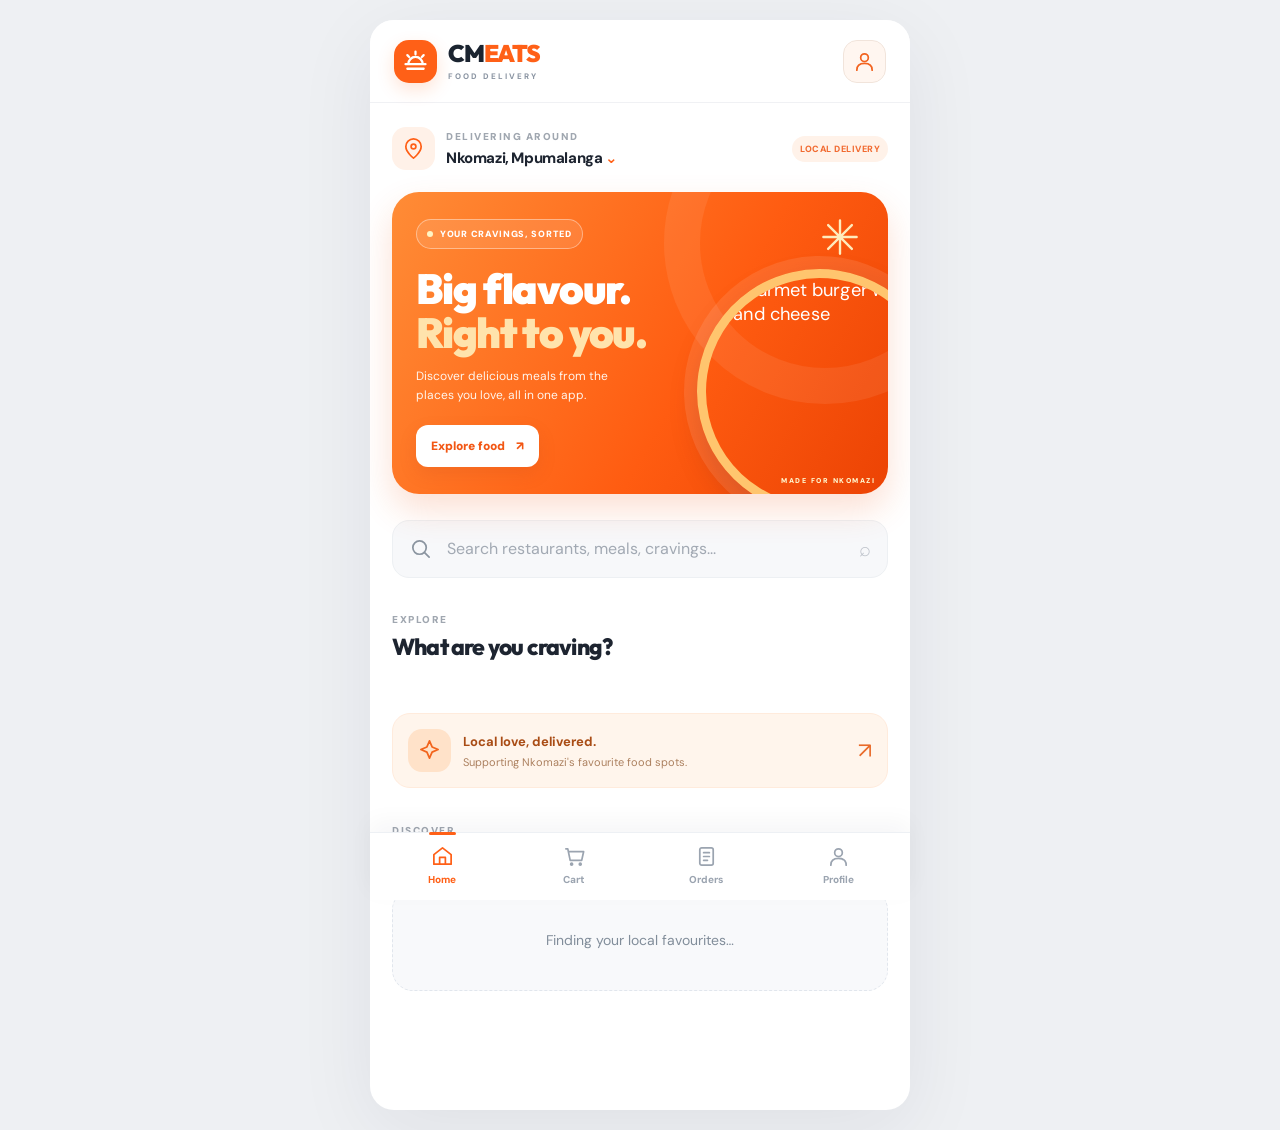
==== index.html @ b2d665b8 "Polish CM EATS creative icon system and refresh app cache" ====
<!doctype html>
<html lang="en"><head><meta charset="utf-8"><meta name="viewport" content="width=device-width,initial-scale=1,viewport-fit=cover"><meta name="theme-color" content="#ff6017"><meta name="apple-mobile-web-app-capable" content="yes"><meta name="description" content="CM EATS — local food, delivered across Nkomazi"><link rel="manifest" href="manifest.webmanifest"><link rel="icon" href="icon.svg"><link rel="preconnect" href="https://fonts.googleapis.com"><link rel="preconnect" href="https://fonts.gstatic.com" crossorigin><link href="https://fonts.googleapis.com/css2?family=DM+Sans:wght@400;500;600;700;800&family=Outfit:wght@400;500;600;700;800;900&display=swap" rel="stylesheet"><link rel="stylesheet" href="styles.css"><title>CM EATS | Nkomazi Food Delivery</title></head>
<body><div class="app-shell">
<header class="topbar"><button class="brand" data-go="home" aria-label="CM EATS home"><span class="brand-mark"><svg viewBox="0 0 32 32" fill="none"><path d="M5 19h22M8 19a8 8 0 0 1 16 0M16 8V5M9 11 7 9M23 11l2-2M7 24h18" stroke="currentColor" stroke-width="2.5" stroke-linecap="round"/></svg></span><span>CM<span>EATS</span><small>FOOD DELIVERY</small></span></button><div class="top-actions"><button id="account" class="icon-button" aria-label="My account"><svg viewBox="0 0 24 24"><circle cx="12" cy="8" r="4"/><path d="M4 21c0-5 3-7 8-7s8 2 8 7"/></svg></button></div></header>
<main>
<section id="home" class="screen"><div class="location-line"><div class="location-symbol"><svg viewBox="0 0 24 24"><path d="M20 10c0 6-8 12-8 12S4 16 4 10a8 8 0 1 1 16 0Z"/><circle cx="12" cy="10" r="2.5"/></svg></div><div><span class="eyebrow">DELIVERING AROUND</span><strong>Nkomazi, Mpumalanga <span class="orange">⌄</span></strong></div><span class="location-right">LOCAL DELIVERY</span></div>
<div class="hero"><div class="hero-copy"><span class="hero-pill"><span class="pulse-dot"></span> YOUR CRAVINGS, SORTED</span><h1>Big flavour.<br><em>Right to you.</em></h1><p>Discover delicious meals from the places you love, all in one app.</p><button id="browse" class="hero-cta">Explore food <span>↗</span></button></div><div class="hero-photo"><img src="https://images.unsplash.com/photo-1568901346375-23c9450c58cd?auto=format&fit=crop&w=700&q=85" alt="Juicy gourmet burger with lettuce and cheese"></div><div class="hero-decor"><svg viewBox="0 0 48 48" width="38" height="38" fill="none" stroke="currentColor" stroke-width="3" stroke-linecap="round"><path d="M24 3v42M3 24h42M9 9l30 30M39 9 9 39"/></svg></div><span class="hero-side-label">MADE FOR NKOMAZI</span></div>
<div class="search-wrap"><svg viewBox="0 0 24 24"><circle cx="11" cy="11" r="7"/><path d="m16 16 5 5"/></svg><input id="search" placeholder="Search restaurants, meals, cravings..." autocomplete="off" aria-label="Search restaurants"><span class="search-kbd">⌕</span></div>
<div class="section-title"><div><span class="section-kicker">EXPLORE</span><h2>What are you craving?</h2></div></div><div id="categories" class="category-row"></div>
<div class="feature-banner"><div class="feature-icon"><svg viewBox="0 0 24 24"><path d="m12 2 2.7 6.3L21 11l-6.3 2.7L12 20l-2.7-6.3L3 11l6.3-2.7L12 2Z"/></svg></div><div><strong>Local love, delivered.</strong><span>Supporting Nkomazi's favourite food spots.</span></div><span class="feature-arrow">↗</span></div>
<div class="section-title restaurants-title"><div><span class="section-kicker">DISCOVER</span><h2>Restaurants near you</h2></div><span id="count" class="result-count"></span></div><div id="restaurants" class="restaurant-grid"><div class="loading-state">Finding your local favourites…</div></div><div class="bottom-space"></div></section>
<section id="restaurant" class="screen" hidden><button class="back" data-go="home">← Explore restaurants</button><div id="restaurantContent"></div></section>
<section id="cart" class="screen" hidden><div class="page-heading"><span class="section-kicker">YOUR PICKS</span><h1>Your cart <span class="orange">.</span></h1><p>Everything delicious in one place.</p></div><div id="cartContent"></div></section>
<section id="orders" class="screen" hidden><div class="page-heading"><span class="section-kicker">STAY IN THE LOOP</span><h1>Your orders <span class="orange">.</span></h1><p>Every order, from kitchen to doorstep.</p></div><div id="ordersContent"></div></section>
<section id="profile" class="screen" hidden><div class="page-heading"><span class="section-kicker">MY CM EATS</span><h1>Your account <span class="orange">.</span></h1><p>All your details, in one place.</p></div><div id="profileContent"></div></section>
</main><nav class="bottom-nav" aria-label="Main navigation"><button data-go="home" class="active"><svg viewBox="0 0 24 24"><path d="m3 10 9-7 9 7v10H3z"/><path d="M9 20v-7h6v7"/></svg><span>Home</span></button><button data-go="cart"><svg viewBox="0 0 24 24"><path d="M3 4h2l2.5 12h12l2-9H6"/><circle cx="9" cy="20" r="1"/><circle cx="18" cy="20" r="1"/></svg><span>Cart</span><sup id="cartCount"></sup></button><button data-go="orders"><svg viewBox="0 0 24 24"><rect x="5" y="3" width="14" height="18" rx="2"/><path d="M9 8h6M9 12h6M9 16h4"/></svg><span>Orders</span></button><button data-go="profile"><svg viewBox="0 0 24 24"><circle cx="12" cy="8" r="4"/><path d="M4 21c0-5 3-7 8-7s8 2 8 7"/></svg><span>Profile</span></button></nav></div>
<dialog id="authDialog"><form method="dialog" class="dialog"><button class="dialog-close" value="cancel" aria-label="Close">✕</button><div class="auth-logo">CM<span>EATS</span></div><h2>Good food starts here.</h2><p>Sign in to save your favourites and manage orders.</p><div id="signupDetails" hidden><label>Full name<input id="signupName" type="text" autocomplete="name" placeholder="Your full name" maxlength="100"></label><label>Phone number<input id="signupPhone" type="tel" autocomplete="tel" placeholder="+27 82 123 4567"></label><label>Delivery address<input id="signupAddress" type="text" autocomplete="street-address" placeholder="Street, house number or building"></label><label>Area / township<input id="signupArea" type="text" placeholder="e.g. Malelane, Komatipoort, Naas"></label></div><label>Email address<input id="email" type="email" autocomplete="email" placeholder="you@example.com"></label><label>Password<input id="password" type="password" autocomplete="current-password" placeholder="Your password"></label><p id="authMessage" role="status" aria-live="polite"></p><button type="button" id="signIn" class="primary">Sign in →</button><button type="button" id="signUp" class="secondary">Create an account</button><button type="button" id="backToSignIn" class="linkbutton" hidden>Already have an account? Sign in</button><button type="button" id="reset" class="linkbutton">Forgot password?</button></form></dialog><script type="module" src="app.js"></script></body></html>
---- styles.css ----
:root{font-family:"DM Sans",system-ui,sans-serif;color:#1d2430;background:#eef0f3;font-synthesis:none}*{box-sizing:border-box}html{scroll-behavior:smooth}body{margin:0}button,input{font:inherit}button{cursor:pointer}button:focus-visible,input:focus-visible,a:focus-visible{outline:3px solid #ff9b69;outline-offset:3px}button{border:0}a{color:#f15c1d}.app-shell{max-width:540px;margin:0 auto;background:#fff;min-height:100dvh;box-shadow:0 20px 80px #16233b12;padding-bottom:94px}header.topbar{height:83px;padding:0 24px;display:flex;align-items:center;justify-content:space-between;border-bottom:1px solid #f0f1f4;background:#fff;position:sticky;top:0;z-index:10}.brand{display:flex;align-items:center;gap:11px;background:transparent;color:#1b2430;text-align:left;padding:0;font-family:Outfit,sans-serif;font-size:24px;line-height:1;font-weight:900;letter-spacing:-1.2px}.brand>span:last-child>span{color:#ff6017}.brand small{display:block;letter-spacing:2px;color:#8b95a3;font:800 8px "DM Sans",sans-serif;margin-top:6px}.brand-mark{display:grid;place-items:center;width:43px;height:43px;background:#ff6017;border-radius:15px;color:white;box-shadow:0 7px 17px #ff60172c}.brand-mark svg{width:29px}.icon-button{width:43px;height:43px;display:grid;place-items:center;border:1px solid #f1e4db;background:#fff6f0;border-radius:14px;color:#f26420}.icon-button svg,.location-symbol svg,.search-wrap svg,.feature-icon svg,.bottom-nav svg{width:23px;height:23px;fill:none;stroke:currentColor;stroke-width:1.8;stroke-linecap:round;stroke-linejoin:round}main{padding:0 22px}.screen[hidden]{display:none}.location-line{display:flex;align-items:center;gap:11px;margin:24px 0 22px}.location-symbol{display:grid;place-items:center;width:43px;height:43px;border-radius:14px;background:#fff1e8;color:#ff6017}.location-line>div:nth-child(2){display:grid;gap:5px;flex:1}.eyebrow,.section-kicker{font-size:10px;font-weight:900;letter-spacing:1.5px;color:#a0a7b0}.location-line strong{font-size:15px;font-weight:800;letter-spacing:-.4px}.orange{color:#ff6017}.location-right{font-size:9px;letter-spacing:.5px;font-weight:800;color:#f16a30;background:#fff2e9;padding:7px 8px;border-radius:20px}.hero{position:relative;min-height:280px;display:flex;align-items:center;border-radius:27px;overflow:hidden;background:linear-gradient(120deg,#ff8c36,#ff5c11 60%,#ec4304);box-shadow:0 16px 34px #ef5c1830;color:white;isolation:isolate}.hero:after{content:"";position:absolute;width:250px;height:250px;border-radius:50%;border:36px solid #ffffff13;right:-98px;top:-110px;z-index:-1}.hero-copy{padding:27px 0 27px 24px;width:66%;z-index:2}.hero-pill{display:inline-flex;align-items:center;gap:7px;font-size:9px;letter-spacing:.7px;font-weight:900;padding:8px 10px;border:1px solid #ffffff65;border-radius:30px;background:#ffffff1a;white-space:nowrap}.pulse-dot{width:6px;height:6px;border-radius:50%;background:#fff5c5}.hero h1{font:900 clamp(31px,7.5vw,42px)/1.04 Outfit,sans-serif;letter-spacing:-1.6px;margin:18px 0 13px}.hero h1 em{font-style:normal;color:#ffe3ac}.hero p{font-size:12px;line-height:1.55;color:#fff5ec;max-width:205px;margin:0 0 20px}.hero-cta{background:white;border-radius:12px;color:#f25714;font-size:12px;font-weight:900;padding:13px 15px;box-shadow:0 7px 18px #a9391e20}.hero-cta span{margin-left:8px}.hero-photo{position:absolute;right:-54px;bottom:-20px;width:245px;height:245px;border-radius:50%;border:9px solid #ffc56e;box-shadow:0 0 0 13px #ffffff19,0 15px 30px #6b1f1340;overflow:hidden;transform:rotate(-13deg);z-index:1}.hero-photo img{width:100%;height:100%;object-fit:cover;transform:scale(1.14) rotate(13deg)}.hero-decor{position:absolute;right:29px;top:26px;color:#ffebbc;font-size:33px}.hero-side-label{position:absolute;right:13px;bottom:9px;font-size:7px;letter-spacing:1.5px;font-weight:900;color:#fff8d0}.search-wrap{height:58px;display:flex;align-items:center;gap:13px;margin:26px 0 29px;padding:0 16px;border:1px solid #edf0f3;background:#f7f8fa;border-radius:17px;color:#8b95a0}.search-wrap input{border:0;outline:0;background:transparent;flex:1;width:100%;font-size:16px;color:#25303b}.search-wrap input::placeholder{color:#a2a9b3}.search-kbd{font-size:20px;color:#bdc2ca}.section-title{display:flex;align-items:end;justify-content:space-between;margin:0 0 17px}.section-title h2{font:800 23px/1.2 Outfit,sans-serif;letter-spacing:-.8px;margin:5px 0 0}.category-row{display:flex;gap:11px;overflow-x:auto;padding:2px 0 11px;scrollbar-width:none}.category-row::-webkit-scrollbar{display:none}.category-card{flex:0 0 94px;height:112px;background:#f7f8fa;border:1px solid #eef0f3;border-radius:18px;display:flex;align-items:center;justify-content:center;flex-direction:column;gap:9px;color:#364050;font-size:12px;font-weight:800;transition:transform .15s,background .15s}.category-card .cat-icon{font-size:35px;line-height:1}.category-card.selected{background:#fff0e5;border-color:#ffad7c;color:#f25b16}.category-card:active,.primary:active,.hero-cta:active{transform:scale(.97)}.feature-banner{display:flex;align-items:center;gap:12px;background:#fff5ec;border:1px solid #ffebdc;border-radius:18px;padding:15px;margin:23px 0 30px}.feature-icon{display:grid;place-items:center;flex:0 0 43px;height:43px;background:#ffe2c9;border-radius:14px;color:#f2641c}.feature-banner>div:nth-child(2){flex:1;display:grid;gap:5px}.feature-banner strong{font-size:13px;color:#a94c15}.feature-banner div span{font-size:11px;color:#ac805f}.feature-arrow{font-size:22px;color:#e96a29}.restaurants-title{margin-top:5px}.result-count{font-size:11px;color:#f36521;font-weight:800}.restaurant-grid{display:grid;gap:15px}.restaurant-card{display:block;width:100%;background:white;border:1px solid #eceff3;border-radius:20px;overflow:hidden;text-align:left;box-shadow:0 7px 22px #19283e0b;padding:0}.restaurant-cover{height:175px;position:relative;background:linear-gradient(120deg,#ffdfc7,#ffb47d);overflow:hidden}.restaurant-cover img{width:100%;height:100%;object-fit:cover}.restaurant-cover .cover-placeholder{position:absolute;inset:0;display:grid;place-items:center;font-size:58px}.restaurant-cover .cover-label{position:absolute;top:13px;left:13px;background:#fff;border-radius:20px;padding:8px 11px;font-size:10px;font-weight:900;color:#f3641c;box-shadow:0 3px 10px #0001}.restaurant-info{padding:17px 17px 19px;display:flex;justify-content:space-between;align-items:center;gap:8px}.restaurant-info strong{font:800 19px Outfit,sans-serif;letter-spacing:-.4px}.restaurant-info p{margin:6px 0 0;color:#8c95a0;font-size:12px}.restaurant-arrow{display:grid;place-items:center;background:#fff2e9;color:#f2631b;width:37px;height:37px;border-radius:12px;font-size:20px}.loading-state,.empty{background:#f8f9fb;border:1px dashed #e1e6ed;border-radius:21px;padding:39px 25px;text-align:center;color:#818d9a;line-height:1.6;font-size:14px}.empty-art{font-size:45px;display:block;margin-bottom:9px}.empty strong{display:block;color:#243040;font:800 19px Outfit,sans-serif;margin-bottom:7px}.bottom-space{height:25px}.bottom-nav{position:fixed;z-index:15;bottom:0;left:50%;transform:translateX(-50%);width:min(100%,540px);display:flex;align-items:center;justify-content:space-around;background:#fff;border-top:1px solid #edf0f4;box-shadow:0 -10px 25px #1826380a;padding:11px 6px max(13px,env(safe-area-inset-bottom))}.bottom-nav button{position:relative;display:grid;justify-items:center;gap:5px;min-width:65px;background:transparent;color:#9ba4b0;font-size:10px;font-weight:800}.bottom-nav svg{width:23px;height:23px}.bottom-nav button.active{color:#ff6017}.bottom-nav button.active:before{content:"";position:absolute;top:-12px;width:27px;height:3px;border-radius:10px;background:#ff6017}.bottom-nav sup{position:absolute;top:-4px;right:8px;color:white;background:#ff6017;min-width:15px;height:15px;display:grid;place-items:center;border-radius:20px;font-size:9px}.bottom-nav sup:empty{display:none}.page-heading{padding:28px 0 16px}.page-heading h1{font:900 35px Outfit,sans-serif;letter-spacing:-1.2px;margin:7px 0}.page-heading p{margin:0;color:#929ca7;font-size:13px}.back{background:#fff1e7;color:#f35c19;border-radius:12px;padding:12px 16px;margin:22px 0;font-weight:800;font-size:12px}.item,.line,.profile-row{display:flex;align-items:center;justify-content:space-between;gap:12px;border-bottom:1px solid #edf0f3;padding:17px 0}.item p,.muted{color:#84909b;font-size:13px;line-height:1.5}.item b{font-size:15px}.price{font-weight:900;color:#f15d1b}.primary,.secondary{width:100%;display:block;border-radius:14px;padding:16px;font-weight:900;margin-top:15px}.primary{background:#ff6017;color:white;box-shadow:0 7px 18px #ff601728}.secondary{background:#fff0e6;color:#ef5c1b}.qty{display:flex;align-items:center;gap:11px;font-weight:800}.qty button{background:#fff0e5;color:#ee5b1b;width:35px;height:35px;border-radius:10px;font-size:20px}.card{background:white;border:1px solid #edf0f3;border-radius:19px;padding:19px;margin:15px 0;box-shadow:0 5px 17px #18263808}.card h3{font:800 18px Outfit,sans-serif;margin:0 0 15px}.card label,.dialog label{display:block;font-size:12px;font-weight:800;margin-top:12px}.card input,.dialog input{display:block;width:100%;font-size:16px;border:1px solid #e1e5eb;border-radius:12px;padding:14px;margin-top:8px;outline-color:#ff8d51}.profile-head{background:linear-gradient(130deg,#ff8934,#ff5610);color:white;border-radius:22px;padding:26px;box-shadow:0 12px 24px #ff601724}.profile-head h2{font:900 25px Outfit,sans-serif;margin:0 0 8px}.profile-head p{margin:0;color:#fff0e8;font-size:13px}.linkbutton{background:transparent;color:#f15e20;padding:14px;font-weight:700}.profile-row a{font-size:13px;text-decoration:none}dialog{border:0;padding:0;border-radius:24px;width:min(92vw,420px);box-shadow:0 25px 100px #0c172b55}dialog::backdrop{background:#111d30a3}.dialog{padding:28px}.dialog-close{float:right;border-radius:50%;width:35px;height:35px;background:#f4f5f6;color:#526070}.auth-logo{font:900 25px Outfit,sans-serif;letter-spacing:-1px}.auth-logo span{color:#ff6017}.dialog h2{font:900 28px Outfit,sans-serif;letter-spacing:-.8px;margin:24px 0 8px}.dialog p{color:#85909b;font-size:13px;line-height:1.5}.dialog #authMessage{color:#e6511c}.dialog .secondary{margin-top:10px}.dialog .linkbutton{width:100%}@media(min-width:650px){.app-shell{margin:20px auto;border-radius:24px;overflow:hidden;min-height:calc(100vh - 40px)}}@media(max-width:400px){main{padding:0 17px}header.topbar{padding:0 17px}.hero{min-height:260px}.hero-copy{padding-left:19px;width:70%}.hero h1{font-size:32px}.hero-photo{width:205px;height:205px;right:-70px}.hero-pill{font-size:8px}.location-right{display:none}.category-card{flex-basis:87px}}

/* Customer registration and refined iconography */
#signupDetails{margin-top:15px;padding:15px;border:1px solid #f1e7df;background:#fffaf6;border-radius:17px}
#signupDetails[hidden],#backToSignIn[hidden],#signIn[hidden],#reset[hidden]{display:none!important}
#signupDetails label{color:#394454}
#signupDetails input{background:#fff}
.category-card .cat-icon{height:42px;display:grid;place-items:center;color:#f36a27}
.category-card.selected .cat-icon{color:#f25b16}
.category-card .cat-icon svg{width:33px;height:33px}
.cover-placeholder{font:900 22px Outfit,sans-serif;letter-spacing:-1px;color:#a74e1c}
#authMessage{min-height:18px}
button:disabled{opacity:.6;cursor:wait}

/* Refined category illustrations, soft gradients and interaction */
.category-card{position:relative;overflow:hidden;min-height:120px;border:1px solid #f1e9e3;background:linear-gradient(145deg,#fffaf6 0%,#fff2e8 100%);box-shadow:0 5px 13px #de783d0b;gap:7px}
.category-card:nth-child(2n){background:linear-gradient(145deg,#fff8ee,#ffe8d6)}
.category-card:nth-child(3n){background:linear-gradient(145deg,#fff9f5,#ffece4)}
.category-card:before{content:"";position:absolute;top:-31px;right:-32px;width:78px;height:78px;border-radius:50%;background:#fff8f070}
.category-card .cat-icon{height:59px;width:65px;border-radius:18px;background:#ffffffb5;box-shadow:0 7px 16px #d9773314;display:grid;place-items:center;position:relative}
.category-card .cat-icon svg{width:37px;height:37px;stroke-width:1.9;filter:drop-shadow(0 2px 1px #d15b1710)}
.category-card>span:last-child{position:relative;font:800 12px Outfit,sans-serif}
.category-card.selected{background:linear-gradient(145deg,#ff8e45,#ff5b17);color:white;border-color:#ff6d22;box-shadow:0 9px 21px #f3642535}
.category-card.selected .cat-icon{background:#ffffff35;color:white}
.category-card.selected .cat-icon svg{stroke:white}
.category-card.selected>span:last-child{color:white}
.empty-art{display:flex;justify-content:center;margin-bottom:13px}
.empty-art svg{width:92px;height:92px}
.hero-cta:hover,.primary:hover{filter:brightness(1.045)}
.restaurant-card:hover{transform:translateY(-2px);box-shadow:0 13px 28px #19283e13}
.restaurant-card{transition:transform .2s,box-shadow .2s}
@media(prefers-reduced-motion:reduce){.restaurant-card,.category-card{transition:none}}
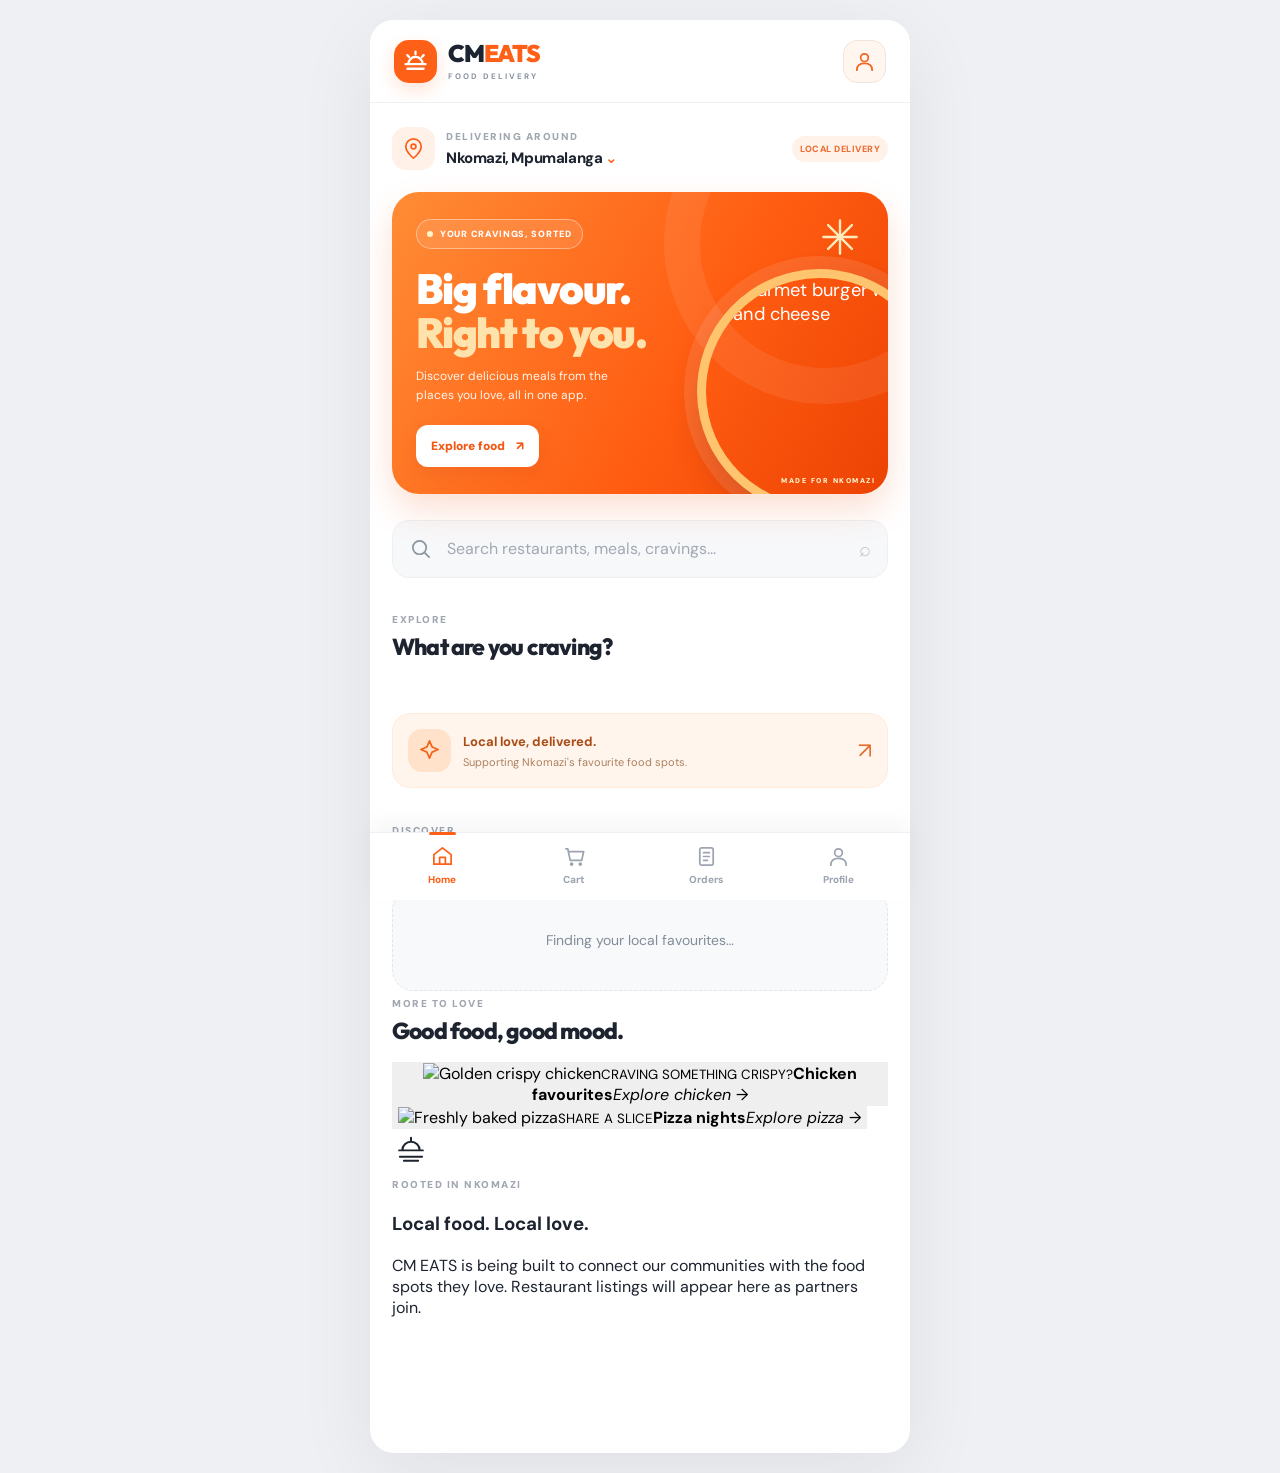
==== commit 22c41e9c: "Add visual food discovery and Nkomazi community story to home screen" ====
--- a/index.html
+++ b/index.html
@@ -8,7 +8,7 @@
 <div class="search-wrap"><svg viewBox="0 0 24 24"><circle cx="11" cy="11" r="7"/><path d="m16 16 5 5"/></svg><input id="search" placeholder="Search restaurants, meals, cravings..." autocomplete="off" aria-label="Search restaurants"><span class="search-kbd">⌕</span></div>
 <div class="section-title"><div><span class="section-kicker">EXPLORE</span><h2>What are you craving?</h2></div></div><div id="categories" class="category-row"></div>
 <div class="feature-banner"><div class="feature-icon"><svg viewBox="0 0 24 24"><path d="m12 2 2.7 6.3L21 11l-6.3 2.7L12 20l-2.7-6.3L3 11l6.3-2.7L12 2Z"/></svg></div><div><strong>Local love, delivered.</strong><span>Supporting Nkomazi's favourite food spots.</span></div><span class="feature-arrow">↗</span></div>
-<div class="section-title restaurants-title"><div><span class="section-kicker">DISCOVER</span><h2>Restaurants near you</h2></div><span id="count" class="result-count"></span></div><div id="restaurants" class="restaurant-grid"><div class="loading-state">Finding your local favourites…</div></div><div class="bottom-space"></div></section>
+<div class="section-title restaurants-title"><div><span class="section-kicker">DISCOVER</span><h2>Restaurants near you</h2></div><span id="count" class="result-count"></span></div><div id="restaurants" class="restaurant-grid"><div class="loading-state">Finding your local favourites…</div></div><section class="discover-more"><div class="section-title"><div><span class="section-kicker">MORE TO LOVE</span><h2>Good food, good mood.</h2></div></div><div class="editorial-grid"><button class="editorial-tile editorial-chicken" data-category-jump="Chicken"><img src="https://images.unsplash.com/photo-1562967914-608f82629710?auto=format&fit=crop&w=600&q=80" alt="Golden crispy chicken" loading="lazy"><span><small>CRAVING SOMETHING CRISPY?</small><strong>Chicken favourites</strong><em>Explore chicken →</em></span></button><button class="editorial-tile editorial-pizza" data-category-jump="Pizza"><img src="https://images.unsplash.com/photo-1513104890138-7c749659a591?auto=format&fit=crop&w=600&q=80" alt="Freshly baked pizza" loading="lazy"><span><small>SHARE A SLICE</small><strong>Pizza nights</strong><em>Explore pizza →</em></span></button></div><div class="community-panel"><div class="community-emblem"><svg viewBox="0 0 48 48" width="38" height="38" fill="none" stroke="currentColor" stroke-width="2.5" stroke-linecap="round"><path d="M9 27h30M13 27a11 11 0 0 1 22 0M24 16v-5M10 35h28M15 40h18"/></svg></div><div><span class="section-kicker">ROOTED IN NKOMAZI</span><h3>Local food. Local love.</h3><p>CM EATS is being built to connect our communities with the food spots they love. Restaurant listings will appear here as partners join.</p></div></div></section><div class="bottom-space"></div></section>
 <section id="restaurant" class="screen" hidden><button class="back" data-go="home">← Explore restaurants</button><div id="restaurantContent"></div></section>
 <section id="cart" class="screen" hidden><div class="page-heading"><span class="section-kicker">YOUR PICKS</span><h1>Your cart <span class="orange">.</span></h1><p>Everything delicious in one place.</p></div><div id="cartContent"></div></section>
 <section id="orders" class="screen" hidden><div class="page-heading"><span class="section-kicker">STAY IN THE LOOP</span><h1>Your orders <span class="orange">.</span></h1><p>Every order, from kitchen to doorstep.</p></div><div id="ordersContent"></div></section>
--- a/styles.css
+++ b/styles.css
@@ -30,3 +30,10 @@
 .restaurant-card:hover{transform:translateY(-2px);box-shadow:0 13px 28px #19283e13}
 .restaurant-card{transition:transform .2s,box-shadow .2s}
 @media(prefers-reduced-motion:reduce){.restaurant-card,.category-card{transition:none}}
+
+/* CM EATS account experience */
+.account-hero{position:relative;overflow:hidden;display:flex;align-items:center;gap:16px;padding:26px 21px;border-radius:25px;background:linear-gradient(125deg,#ff8d3c 0%,#ff641b 55%,#ef490a 100%);color:white;box-shadow:0 15px 30px #f3682130}
+.account-hero.guest{align-items:flex-start}.account-hero-orb{position:absolute;right:-30px;bottom:-75px;border:30px solid #ffffff18;border-radius:50%;width:190px;height:190px;pointer-events:none}
+.account-avatar{flex:0 0 69px;height:69px;display:grid;place-items:center;background:#ffffff29;border:2px solid #ffffff80;border-radius:23px;font:900 23px Outfit,sans-serif;box-shadow:0 10px 20px #a3421625}
+.account-intro{min-width:0;position:relative;z-index:1}.account-overline{font-size:9px;letter-spacing:1.6px;font-weight:900;color:#ffedd8}.account-hero h2{font:900 24px/1.14 Outfit,sans-serif;letter-spacing:-.6px;margin:8px 0}.account-hero p{font-size:12px;line-height:1.5;color:#fff0e6;overflow-wrap:anywhere;margin:0}.account-stats{display:grid;grid-template-columns:repeat(3,1fr);margin:17px 0 25px;border:1px solid #f0eae4;border-radius:19px;background:#fffaf6;overflow:hidden}.account-stats>div{display:grid;justify-items:center;gap:4px;padding:17px 5px}.account-stats>div+div{border-left:1px solid #f0e7de}.account-stats strong{font:900 24px Outfit,sans-serif;color:#f45d19}.account-stats span{font-size:11px;color:#87919b;font-weight:800}.account-section{background:white;border:1px solid #edf0f3;border-radius:21px;padding:19px;margin:17px 0;box-shadow:0 8px 22px #17273b08}.account-section-title{display:flex;justify-content:space-between;align-items:center;margin-bottom:15px}.account-section-title h3{font:900 19px Outfit,sans-serif;letter-spacing:-.45px;margin:5px 0 0}.account-section-icon{width:41px;height:41px;border-radius:13px;display:grid;place-items:center;background:#fff0e4;color:#ef5f1c}.account-fields{display:grid;grid-template-columns:1fr 1fr;gap:11px}.account-section label{display:block;font-size:11px;font-weight:800;color:#677383;margin:10px 0}.account-section input,.account-section select{display:block;width:100%;margin-top:8px;border:1px solid #e7e9ef;border-radius:12px;padding:12px 11px;font:500 14px "DM Sans",sans-serif;background:#fbfcfd;outline-color:#ff9a64;min-width:0}.account-section .primary,.account-section .secondary{margin-top:14px}.account-feedback{font-size:12px;color:#dd581a;margin:9px 0 0}.address-list{display:grid;gap:10px}.address-tile{display:flex;align-items:center;gap:11px;background:#fafbfc;border:1px solid #eef0f3;padding:12px;border-radius:15px}.address-tile-icon{flex:0 0 39px;height:39px;display:grid;place-items:center;border-radius:12px;background:#fff0e5;color:#ed6422}.address-tile>div{flex:1;min-width:0}.address-tile strong{font-size:12px}.address-tile p{font-size:11px;color:#85909d;line-height:1.5;margin:5px 0 0;overflow-wrap:anywhere}.address-select{background:#fff0e6;color:#e95c1c;border-radius:10px;width:33px;height:33px;font-size:18px}.default-tag{font-size:8px;background:#ffe4d0;color:#e56020;border-radius:8px;padding:4px 6px;margin-left:3px}.account-muted{font-size:12px;color:#8995a0;line-height:1.6}.address-form{margin-top:16px;border-top:1px solid #f0f1f4;padding-top:8px}.account-link{display:flex;align-items:center;gap:13px;text-decoration:none;color:#253040;padding:14px 2px;border-bottom:1px solid #f1f2f4}.account-link:last-child{border-bottom:0}.account-link>svg{color:#f36925}.account-link>span:nth-child(2){flex:1;display:grid;gap:5px}.account-link strong{font-size:13px}.account-link small{font-size:11px;color:#8c96a1}.account-chevron{font-size:24px;color:#b6bec7}.account-logout{width:100%;display:flex;justify-content:center;align-items:center;gap:9px;background:#fff4f1;color:#d34f2c;border:1px solid #ffe5df;border-radius:14px;padding:15px;font-weight:900;margin-top:20px}.account-footnote{text-align:center;font-size:11px;color:#a1aab4;margin:19px 0 8px}.benefit-row{display:flex;gap:13px;align-items:center;padding:13px 0;border-top:1px solid #f1f3f5;color:#5e6875;font-size:13px;font-weight:700}.benefit-row svg{color:#f36523}.profile-actions{margin:16px 0 25px}
+@media(max-width:390px){.account-fields{grid-template-columns:1fr}.account-hero{padding:22px 17px}.account-avatar{flex-basis:58px;height:58px}.account-hero h2{font-size:21px}}
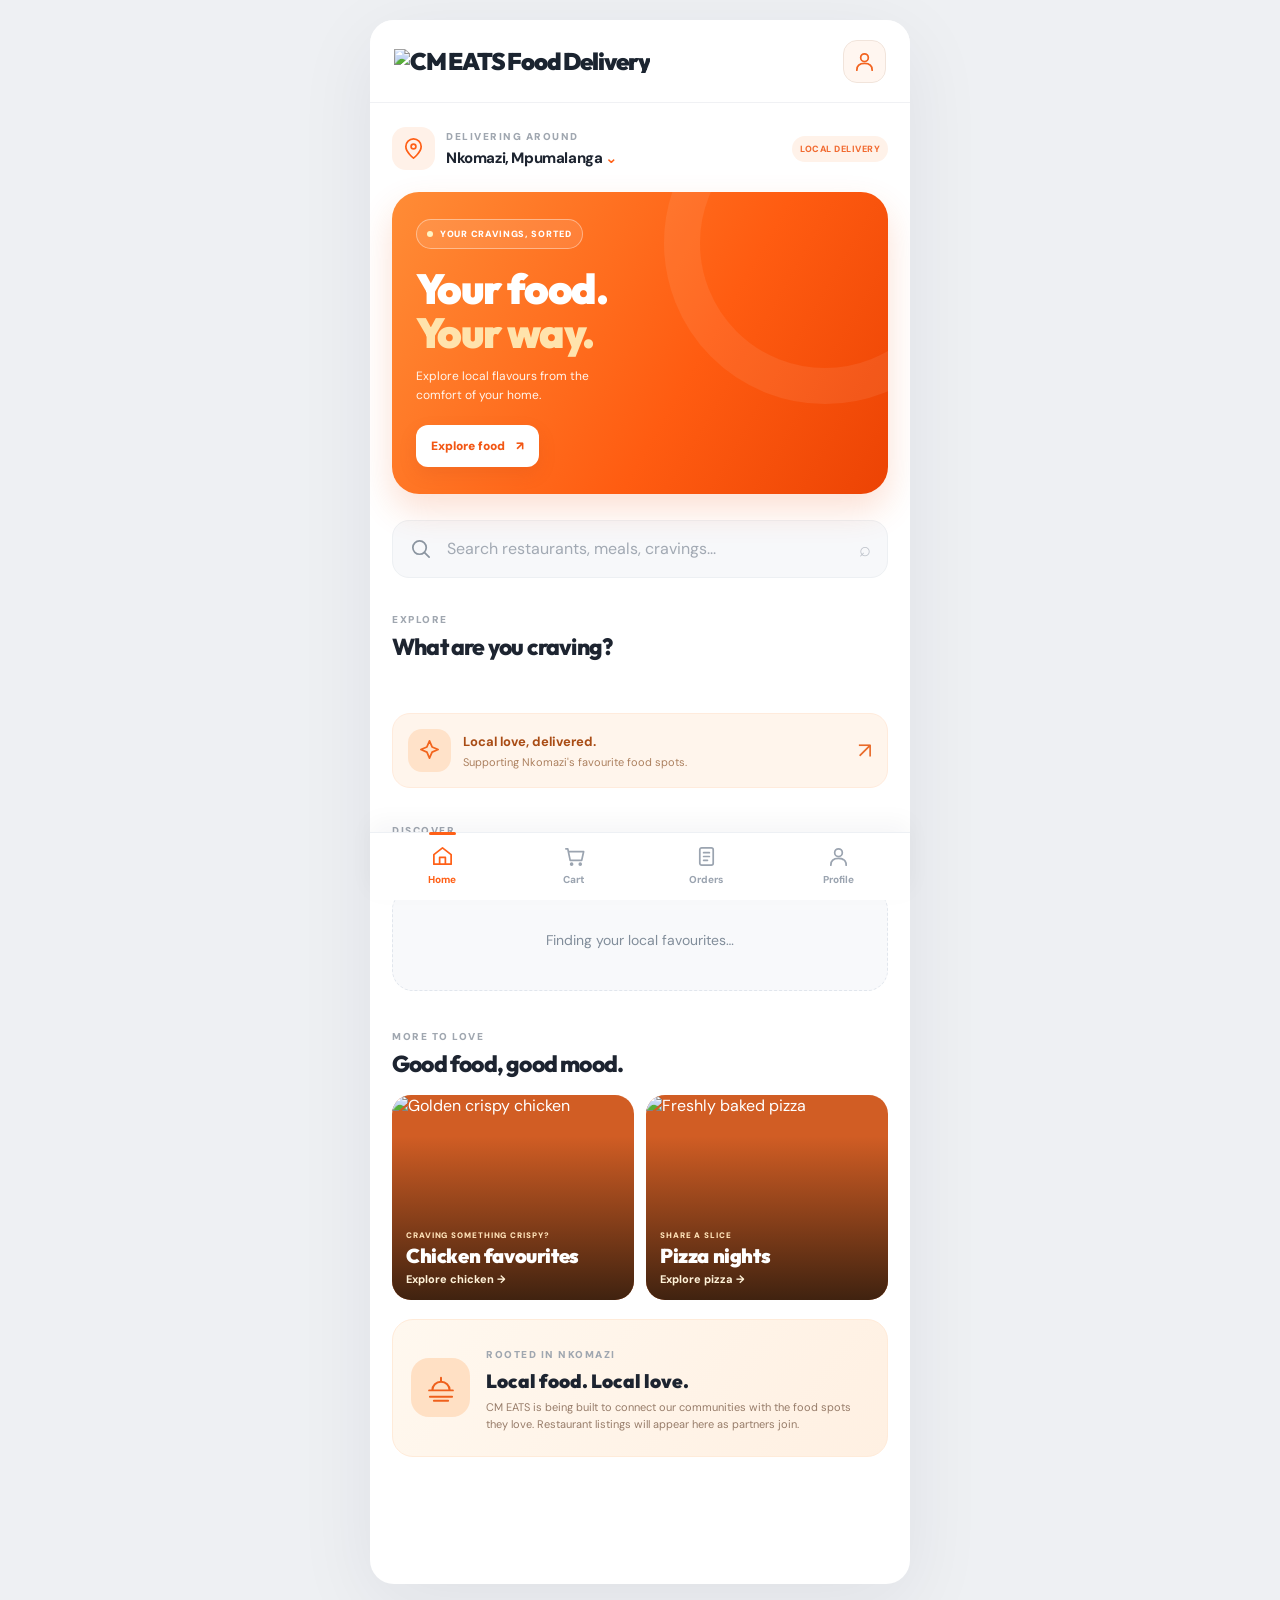
==== commit 48bf5054: "Integrate official CM EATS logo and branded hero artwork paths" ====
--- a/index.html
+++ b/index.html
@@ -1,10 +1,10 @@
 <!doctype html>
 <html lang="en"><head><meta charset="utf-8"><meta name="viewport" content="width=device-width,initial-scale=1,viewport-fit=cover"><meta name="theme-color" content="#ff6017"><meta name="apple-mobile-web-app-capable" content="yes"><meta name="description" content="CM EATS — local food, delivered across Nkomazi"><link rel="manifest" href="manifest.webmanifest"><link rel="icon" href="icon.svg"><link rel="preconnect" href="https://fonts.googleapis.com"><link rel="preconnect" href="https://fonts.gstatic.com" crossorigin><link href="https://fonts.googleapis.com/css2?family=DM+Sans:wght@400;500;600;700;800&family=Outfit:wght@400;500;600;700;800;900&display=swap" rel="stylesheet"><link rel="stylesheet" href="styles.css"><title>CM EATS | Nkomazi Food Delivery</title></head>
 <body><div class="app-shell">
-<header class="topbar"><button class="brand" data-go="home" aria-label="CM EATS home"><span class="brand-mark"><svg viewBox="0 0 32 32" fill="none"><path d="M5 19h22M8 19a8 8 0 0 1 16 0M16 8V5M9 11 7 9M23 11l2-2M7 24h18" stroke="currentColor" stroke-width="2.5" stroke-linecap="round"/></svg></span><span>CM<span>EATS</span><small>FOOD DELIVERY</small></span></button><div class="top-actions"><button id="account" class="icon-button" aria-label="My account"><svg viewBox="0 0 24 24"><circle cx="12" cy="8" r="4"/><path d="M4 21c0-5 3-7 8-7s8 2 8 7"/></svg></button></div></header>
+<header class="topbar"><button class="brand" data-go="home" aria-label="CM EATS home"><img class="official-logo" src="assets/cm-eats-logo.webp" alt="CM EATS Food Delivery"></button><div class="top-actions"><button id="account" class="icon-button" aria-label="My account"><svg viewBox="0 0 24 24"><circle cx="12" cy="8" r="4"/><path d="M4 21c0-5 3-7 8-7s8 2 8 7"/></svg></button></div></header>
 <main>
 <section id="home" class="screen"><div class="location-line"><div class="location-symbol"><svg viewBox="0 0 24 24"><path d="M20 10c0 6-8 12-8 12S4 16 4 10a8 8 0 1 1 16 0Z"/><circle cx="12" cy="10" r="2.5"/></svg></div><div><span class="eyebrow">DELIVERING AROUND</span><strong>Nkomazi, Mpumalanga <span class="orange">⌄</span></strong></div><span class="location-right">LOCAL DELIVERY</span></div>
-<div class="hero"><div class="hero-copy"><span class="hero-pill"><span class="pulse-dot"></span> YOUR CRAVINGS, SORTED</span><h1>Big flavour.<br><em>Right to you.</em></h1><p>Discover delicious meals from the places you love, all in one app.</p><button id="browse" class="hero-cta">Explore food <span>↗</span></button></div><div class="hero-photo"><img src="https://images.unsplash.com/photo-1568901346375-23c9450c58cd?auto=format&fit=crop&w=700&q=85" alt="Juicy gourmet burger with lettuce and cheese"></div><div class="hero-decor"><svg viewBox="0 0 48 48" width="38" height="38" fill="none" stroke="currentColor" stroke-width="3" stroke-linecap="round"><path d="M24 3v42M3 24h42M9 9l30 30M39 9 9 39"/></svg></div><span class="hero-side-label">MADE FOR NKOMAZI</span></div>
+<div class="hero"><div class="hero-copy"><span class="hero-pill"><span class="pulse-dot"></span> YOUR CRAVINGS, SORTED</span><h1>Your food.<br><em>Your way.</em></h1><p>Explore local flavours from the comfort of your home.</p><button id="browse" class="hero-cta">Explore food <span>↗</span></button></div></div>
 <div class="search-wrap"><svg viewBox="0 0 24 24"><circle cx="11" cy="11" r="7"/><path d="m16 16 5 5"/></svg><input id="search" placeholder="Search restaurants, meals, cravings..." autocomplete="off" aria-label="Search restaurants"><span class="search-kbd">⌕</span></div>
 <div class="section-title"><div><span class="section-kicker">EXPLORE</span><h2>What are you craving?</h2></div></div><div id="categories" class="category-row"></div>
 <div class="feature-banner"><div class="feature-icon"><svg viewBox="0 0 24 24"><path d="m12 2 2.7 6.3L21 11l-6.3 2.7L12 20l-2.7-6.3L3 11l6.3-2.7L12 2Z"/></svg></div><div><strong>Local love, delivered.</strong><span>Supporting Nkomazi's favourite food spots.</span></div><span class="feature-arrow">↗</span></div>
@@ -14,4 +14,4 @@
 <section id="orders" class="screen" hidden><div class="page-heading"><span class="section-kicker">STAY IN THE LOOP</span><h1>Your orders <span class="orange">.</span></h1><p>Every order, from kitchen to doorstep.</p></div><div id="ordersContent"></div></section>
 <section id="profile" class="screen" hidden><div class="page-heading"><span class="section-kicker">MY CM EATS</span><h1>Your account <span class="orange">.</span></h1><p>All your details, in one place.</p></div><div id="profileContent"></div></section>
 </main><nav class="bottom-nav" aria-label="Main navigation"><button data-go="home" class="active"><svg viewBox="0 0 24 24"><path d="m3 10 9-7 9 7v10H3z"/><path d="M9 20v-7h6v7"/></svg><span>Home</span></button><button data-go="cart"><svg viewBox="0 0 24 24"><path d="M3 4h2l2.5 12h12l2-9H6"/><circle cx="9" cy="20" r="1"/><circle cx="18" cy="20" r="1"/></svg><span>Cart</span><sup id="cartCount"></sup></button><button data-go="orders"><svg viewBox="0 0 24 24"><rect x="5" y="3" width="14" height="18" rx="2"/><path d="M9 8h6M9 12h6M9 16h4"/></svg><span>Orders</span></button><button data-go="profile"><svg viewBox="0 0 24 24"><circle cx="12" cy="8" r="4"/><path d="M4 21c0-5 3-7 8-7s8 2 8 7"/></svg><span>Profile</span></button></nav></div>
-<dialog id="authDialog"><form method="dialog" class="dialog"><button class="dialog-close" value="cancel" aria-label="Close">✕</button><div class="auth-logo">CM<span>EATS</span></div><h2>Good food starts here.</h2><p>Sign in to save your favourites and manage orders.</p><div id="signupDetails" hidden><label>Full name<input id="signupName" type="text" autocomplete="name" placeholder="Your full name" maxlength="100"></label><label>Phone number<input id="signupPhone" type="tel" autocomplete="tel" placeholder="+27 82 123 4567"></label><label>Delivery address<input id="signupAddress" type="text" autocomplete="street-address" placeholder="Street, house number or building"></label><label>Area / township<input id="signupArea" type="text" placeholder="e.g. Malelane, Komatipoort, Naas"></label></div><label>Email address<input id="email" type="email" autocomplete="email" placeholder="you@example.com"></label><label>Password<input id="password" type="password" autocomplete="current-password" placeholder="Your password"></label><p id="authMessage" role="status" aria-live="polite"></p><button type="button" id="signIn" class="primary">Sign in →</button><button type="button" id="signUp" class="secondary">Create an account</button><button type="button" id="backToSignIn" class="linkbutton" hidden>Already have an account? Sign in</button><button type="button" id="reset" class="linkbutton">Forgot password?</button></form></dialog><script type="module" src="app.js"></script></body></html>+<dialog id="authDialog"><form method="dialog" class="dialog"><button class="dialog-close" value="cancel" aria-label="Close">✕</button><img class="auth-official-logo" src="assets/cm-eats-logo.webp" alt="CM EATS"><h2>Good food starts here.</h2><p>Sign in to save your favourites and manage orders.</p><div id="signupDetails" hidden><label>Full name<input id="signupName" type="text" autocomplete="name" placeholder="Your full name" maxlength="100"></label><label>Phone number<input id="signupPhone" type="tel" autocomplete="tel" placeholder="+27 82 123 4567"></label><label>Delivery address<input id="signupAddress" type="text" autocomplete="street-address" placeholder="Street, house number or building"></label><label>Area / township<input id="signupArea" type="text" placeholder="e.g. Malelane, Komatipoort, Naas"></label></div><label>Email address<input id="email" type="email" autocomplete="email" placeholder="you@example.com"></label><label>Password<input id="password" type="password" autocomplete="current-password" placeholder="Your password"></label><p id="authMessage" role="status" aria-live="polite"></p><button type="button" id="signIn" class="primary">Sign in →</button><button type="button" id="signUp" class="secondary">Create an account</button><button type="button" id="backToSignIn" class="linkbutton" hidden>Already have an account? Sign in</button><button type="button" id="reset" class="linkbutton">Forgot password?</button></form></dialog><script type="module" src="app.js"></script></body></html>
--- a/styles.css
+++ b/styles.css
@@ -37,3 +37,6 @@
 .account-avatar{flex:0 0 69px;height:69px;display:grid;place-items:center;background:#ffffff29;border:2px solid #ffffff80;border-radius:23px;font:900 23px Outfit,sans-serif;box-shadow:0 10px 20px #a3421625}
 .account-intro{min-width:0;position:relative;z-index:1}.account-overline{font-size:9px;letter-spacing:1.6px;font-weight:900;color:#ffedd8}.account-hero h2{font:900 24px/1.14 Outfit,sans-serif;letter-spacing:-.6px;margin:8px 0}.account-hero p{font-size:12px;line-height:1.5;color:#fff0e6;overflow-wrap:anywhere;margin:0}.account-stats{display:grid;grid-template-columns:repeat(3,1fr);margin:17px 0 25px;border:1px solid #f0eae4;border-radius:19px;background:#fffaf6;overflow:hidden}.account-stats>div{display:grid;justify-items:center;gap:4px;padding:17px 5px}.account-stats>div+div{border-left:1px solid #f0e7de}.account-stats strong{font:900 24px Outfit,sans-serif;color:#f45d19}.account-stats span{font-size:11px;color:#87919b;font-weight:800}.account-section{background:white;border:1px solid #edf0f3;border-radius:21px;padding:19px;margin:17px 0;box-shadow:0 8px 22px #17273b08}.account-section-title{display:flex;justify-content:space-between;align-items:center;margin-bottom:15px}.account-section-title h3{font:900 19px Outfit,sans-serif;letter-spacing:-.45px;margin:5px 0 0}.account-section-icon{width:41px;height:41px;border-radius:13px;display:grid;place-items:center;background:#fff0e4;color:#ef5f1c}.account-fields{display:grid;grid-template-columns:1fr 1fr;gap:11px}.account-section label{display:block;font-size:11px;font-weight:800;color:#677383;margin:10px 0}.account-section input,.account-section select{display:block;width:100%;margin-top:8px;border:1px solid #e7e9ef;border-radius:12px;padding:12px 11px;font:500 14px "DM Sans",sans-serif;background:#fbfcfd;outline-color:#ff9a64;min-width:0}.account-section .primary,.account-section .secondary{margin-top:14px}.account-feedback{font-size:12px;color:#dd581a;margin:9px 0 0}.address-list{display:grid;gap:10px}.address-tile{display:flex;align-items:center;gap:11px;background:#fafbfc;border:1px solid #eef0f3;padding:12px;border-radius:15px}.address-tile-icon{flex:0 0 39px;height:39px;display:grid;place-items:center;border-radius:12px;background:#fff0e5;color:#ed6422}.address-tile>div{flex:1;min-width:0}.address-tile strong{font-size:12px}.address-tile p{font-size:11px;color:#85909d;line-height:1.5;margin:5px 0 0;overflow-wrap:anywhere}.address-select{background:#fff0e6;color:#e95c1c;border-radius:10px;width:33px;height:33px;font-size:18px}.default-tag{font-size:8px;background:#ffe4d0;color:#e56020;border-radius:8px;padding:4px 6px;margin-left:3px}.account-muted{font-size:12px;color:#8995a0;line-height:1.6}.address-form{margin-top:16px;border-top:1px solid #f0f1f4;padding-top:8px}.account-link{display:flex;align-items:center;gap:13px;text-decoration:none;color:#253040;padding:14px 2px;border-bottom:1px solid #f1f2f4}.account-link:last-child{border-bottom:0}.account-link>svg{color:#f36925}.account-link>span:nth-child(2){flex:1;display:grid;gap:5px}.account-link strong{font-size:13px}.account-link small{font-size:11px;color:#8c96a1}.account-chevron{font-size:24px;color:#b6bec7}.account-logout{width:100%;display:flex;justify-content:center;align-items:center;gap:9px;background:#fff4f1;color:#d34f2c;border:1px solid #ffe5df;border-radius:14px;padding:15px;font-weight:900;margin-top:20px}.account-footnote{text-align:center;font-size:11px;color:#a1aab4;margin:19px 0 8px}.benefit-row{display:flex;gap:13px;align-items:center;padding:13px 0;border-top:1px solid #f1f3f5;color:#5e6875;font-size:13px;font-weight:700}.benefit-row svg{color:#f36523}.profile-actions{margin:16px 0 25px}
 @media(max-width:390px){.account-fields{grid-template-columns:1fr}.account-hero{padding:22px 17px}.account-avatar{flex-basis:58px;height:58px}.account-hero h2{font-size:21px}}
+
+/* Editorial discovery */
+.discover-more{margin-top:33px}.editorial-grid{display:grid;grid-template-columns:1fr 1fr;gap:12px}.editorial-tile{position:relative;display:flex;align-items:flex-end;min-height:205px;overflow:hidden;border-radius:19px;padding:14px;text-align:left;background:#d15d24;color:white;isolation:isolate}.editorial-tile:after{content:"";position:absolute;inset:0;background:linear-gradient(180deg,#0000 20%,#17120ac7);z-index:-1}.editorial-tile img{position:absolute;inset:0;width:100%;height:100%;object-fit:cover;z-index:-2;transition:transform .25s}.editorial-tile:hover img{transform:scale(1.07)}.editorial-tile span{display:grid;gap:5px}.editorial-tile small{font-size:8px;font-weight:900;letter-spacing:.9px;color:#ffe3b9}.editorial-tile strong{font:900 20px/1.1 Outfit,sans-serif;letter-spacing:-.4px}.editorial-tile em{font-size:11px;font-weight:800;font-style:normal;color:#fff2d8}.community-panel{display:flex;align-items:center;gap:16px;margin:19px 0 8px;padding:22px 18px;background:linear-gradient(130deg,#fff8ef,#fff0e2);border:1px solid #ffebd9;border-radius:21px}.community-emblem{flex:0 0 59px;height:59px;border-radius:18px;background:#ffe0c4;color:#ef601c;display:grid;place-items:center}.community-panel h3{font:900 19px Outfit,sans-serif;margin:6px 0}.community-panel p{font-size:11px;color:#977c69;line-height:1.6;margin:0}.restaurants-title{scroll-margin-top:105px}
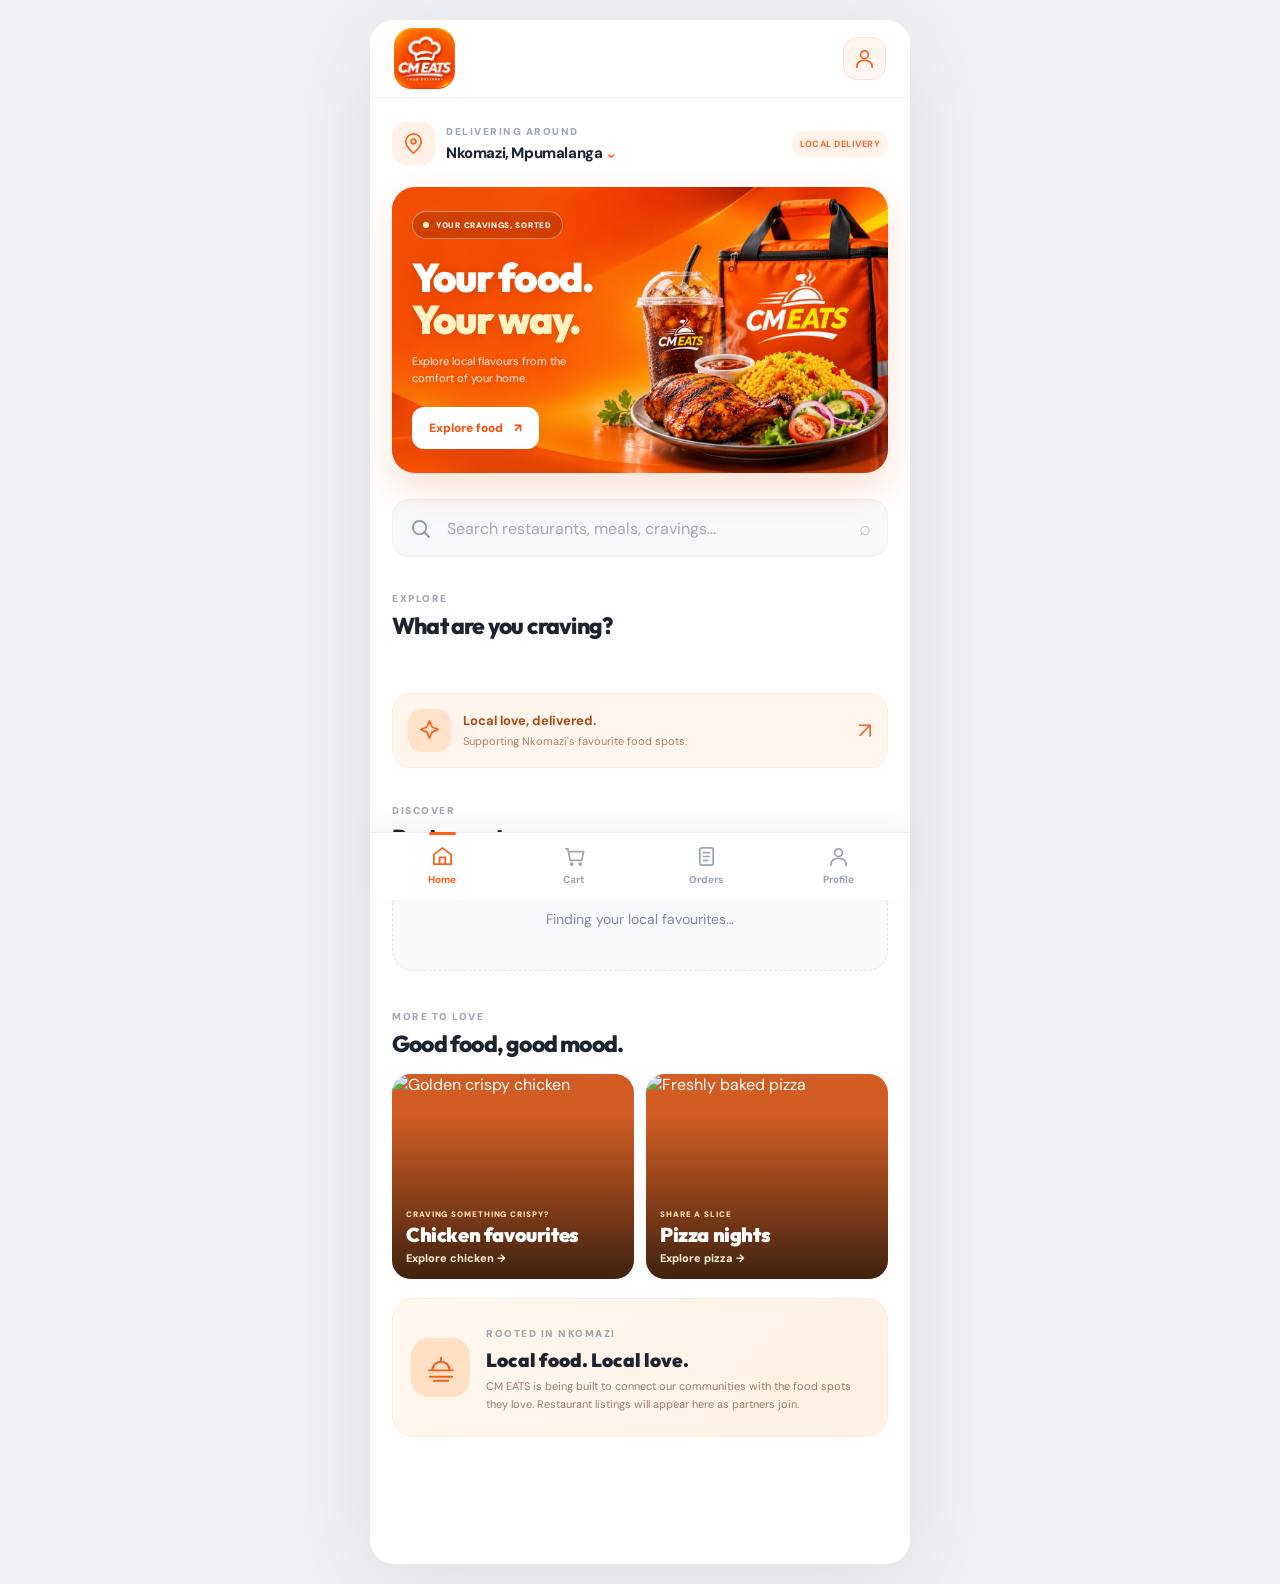
==== commit a0e8d407: "Prepare CM EATS official homescreen PNG icon support" ====
--- a/index.html
+++ b/index.html
@@ -1,5 +1,5 @@
 <!doctype html>
-<html lang="en"><head><meta charset="utf-8"><meta name="viewport" content="width=device-width,initial-scale=1,viewport-fit=cover"><meta name="theme-color" content="#ff6017"><meta name="apple-mobile-web-app-capable" content="yes"><meta name="description" content="CM EATS — local food, delivered across Nkomazi"><link rel="manifest" href="manifest.webmanifest"><link rel="icon" href="icon.svg"><link rel="preconnect" href="https://fonts.googleapis.com"><link rel="preconnect" href="https://fonts.gstatic.com" crossorigin><link href="https://fonts.googleapis.com/css2?family=DM+Sans:wght@400;500;600;700;800&family=Outfit:wght@400;500;600;700;800;900&display=swap" rel="stylesheet"><link rel="stylesheet" href="styles.css"><title>CM EATS | Nkomazi Food Delivery</title></head>
+<html lang="en"><head><meta charset="utf-8"><meta name="viewport" content="width=device-width,initial-scale=1,viewport-fit=cover"><meta name="theme-color" content="#ff6017"><meta name="apple-mobile-web-app-capable" content="yes"><meta name="description" content="CM EATS — local food, delivered across Nkomazi"><link rel="manifest" href="manifest.webmanifest"><link rel="icon" type="image/png" sizes="192x192" href="icon-192.png"><link rel="apple-touch-icon" sizes="180x180" href="icon-180.png"><link rel="preconnect" href="https://fonts.googleapis.com"><link rel="preconnect" href="https://fonts.gstatic.com" crossorigin><link href="https://fonts.googleapis.com/css2?family=DM+Sans:wght@400;500;600;700;800&family=Outfit:wght@400;500;600;700;800;900&display=swap" rel="stylesheet"><link rel="stylesheet" href="styles.css"><title>CM EATS | Nkomazi Food Delivery</title></head>
 <body><div class="app-shell">
 <header class="topbar"><button class="brand" data-go="home" aria-label="CM EATS home"><img class="official-logo" src="assets/cm-eats-logo.webp" alt="CM EATS Food Delivery"></button><div class="top-actions"><button id="account" class="icon-button" aria-label="My account"><svg viewBox="0 0 24 24"><circle cx="12" cy="8" r="4"/><path d="M4 21c0-5 3-7 8-7s8 2 8 7"/></svg></button></div></header>
 <main>
--- a/styles.css
+++ b/styles.css
@@ -40,3 +40,7 @@
 
 /* Editorial discovery */
 .discover-more{margin-top:33px}.editorial-grid{display:grid;grid-template-columns:1fr 1fr;gap:12px}.editorial-tile{position:relative;display:flex;align-items:flex-end;min-height:205px;overflow:hidden;border-radius:19px;padding:14px;text-align:left;background:#d15d24;color:white;isolation:isolate}.editorial-tile:after{content:"";position:absolute;inset:0;background:linear-gradient(180deg,#0000 20%,#17120ac7);z-index:-1}.editorial-tile img{position:absolute;inset:0;width:100%;height:100%;object-fit:cover;z-index:-2;transition:transform .25s}.editorial-tile:hover img{transform:scale(1.07)}.editorial-tile span{display:grid;gap:5px}.editorial-tile small{font-size:8px;font-weight:900;letter-spacing:.9px;color:#ffe3b9}.editorial-tile strong{font:900 20px/1.1 Outfit,sans-serif;letter-spacing:-.4px}.editorial-tile em{font-size:11px;font-weight:800;font-style:normal;color:#fff2d8}.community-panel{display:flex;align-items:center;gap:16px;margin:19px 0 8px;padding:22px 18px;background:linear-gradient(130deg,#fff8ef,#fff0e2);border:1px solid #ffebd9;border-radius:21px}.community-emblem{flex:0 0 59px;height:59px;border-radius:18px;background:#ffe0c4;color:#ef601c;display:grid;place-items:center}.community-panel h3{font:900 19px Outfit,sans-serif;margin:6px 0}.community-panel p{font-size:11px;color:#977c69;line-height:1.6;margin:0}.restaurants-title{scroll-margin-top:105px}
+
+/* Official CM EATS visual identity */
+header.topbar{height:78px}.brand{display:flex;align-items:center;min-width:0}.official-logo{width:61px;height:61px;object-fit:contain;border-radius:15px;display:block}.auth-official-logo{width:91px;height:91px;object-fit:contain;display:block;border-radius:21px;box-shadow:0 12px 22px #e9632130}.hero{min-height:268px;background:#ff6714 url("assets/cm-eats-hero.webp") center center/cover no-repeat;border-radius:23px;box-shadow:0 17px 35px #e55a1e2d}.hero:after{content:"";inset:0;width:auto;height:auto;border:0;border-radius:0;right:0;top:0;position:absolute;background:linear-gradient(90deg,#ee500b4d 0%,#f36a101c 43%,transparent 72%);z-index:0}.hero-copy{position:relative;z-index:2;padding:24px 0 24px 20px;width:57%}.hero h1{font-size:clamp(29px,7.2vw,40px);letter-spacing:-1.5px;text-shadow:0 2px 12px #a8311752}.hero h1 em{color:#fff2c3}.hero p{font-size:11px;max-width:185px;text-shadow:0 1px 5px #b43e2050}.hero-pill{font-size:8px;background:#45140032;backdrop-filter:blur(3px)}.hero-cta{padding:13px 17px}.hero-photo,.hero-decor,.hero-side-label{display:none}.auth-logo{display:none}
+@media(max-width:400px){.hero{min-height:240px;background-position:56% center}.hero-copy{width:60%;padding-left:15px}.hero h1{font-size:29px}.hero p{font-size:10px}.hero-pill{font-size:7px;padding:7px 8px}}
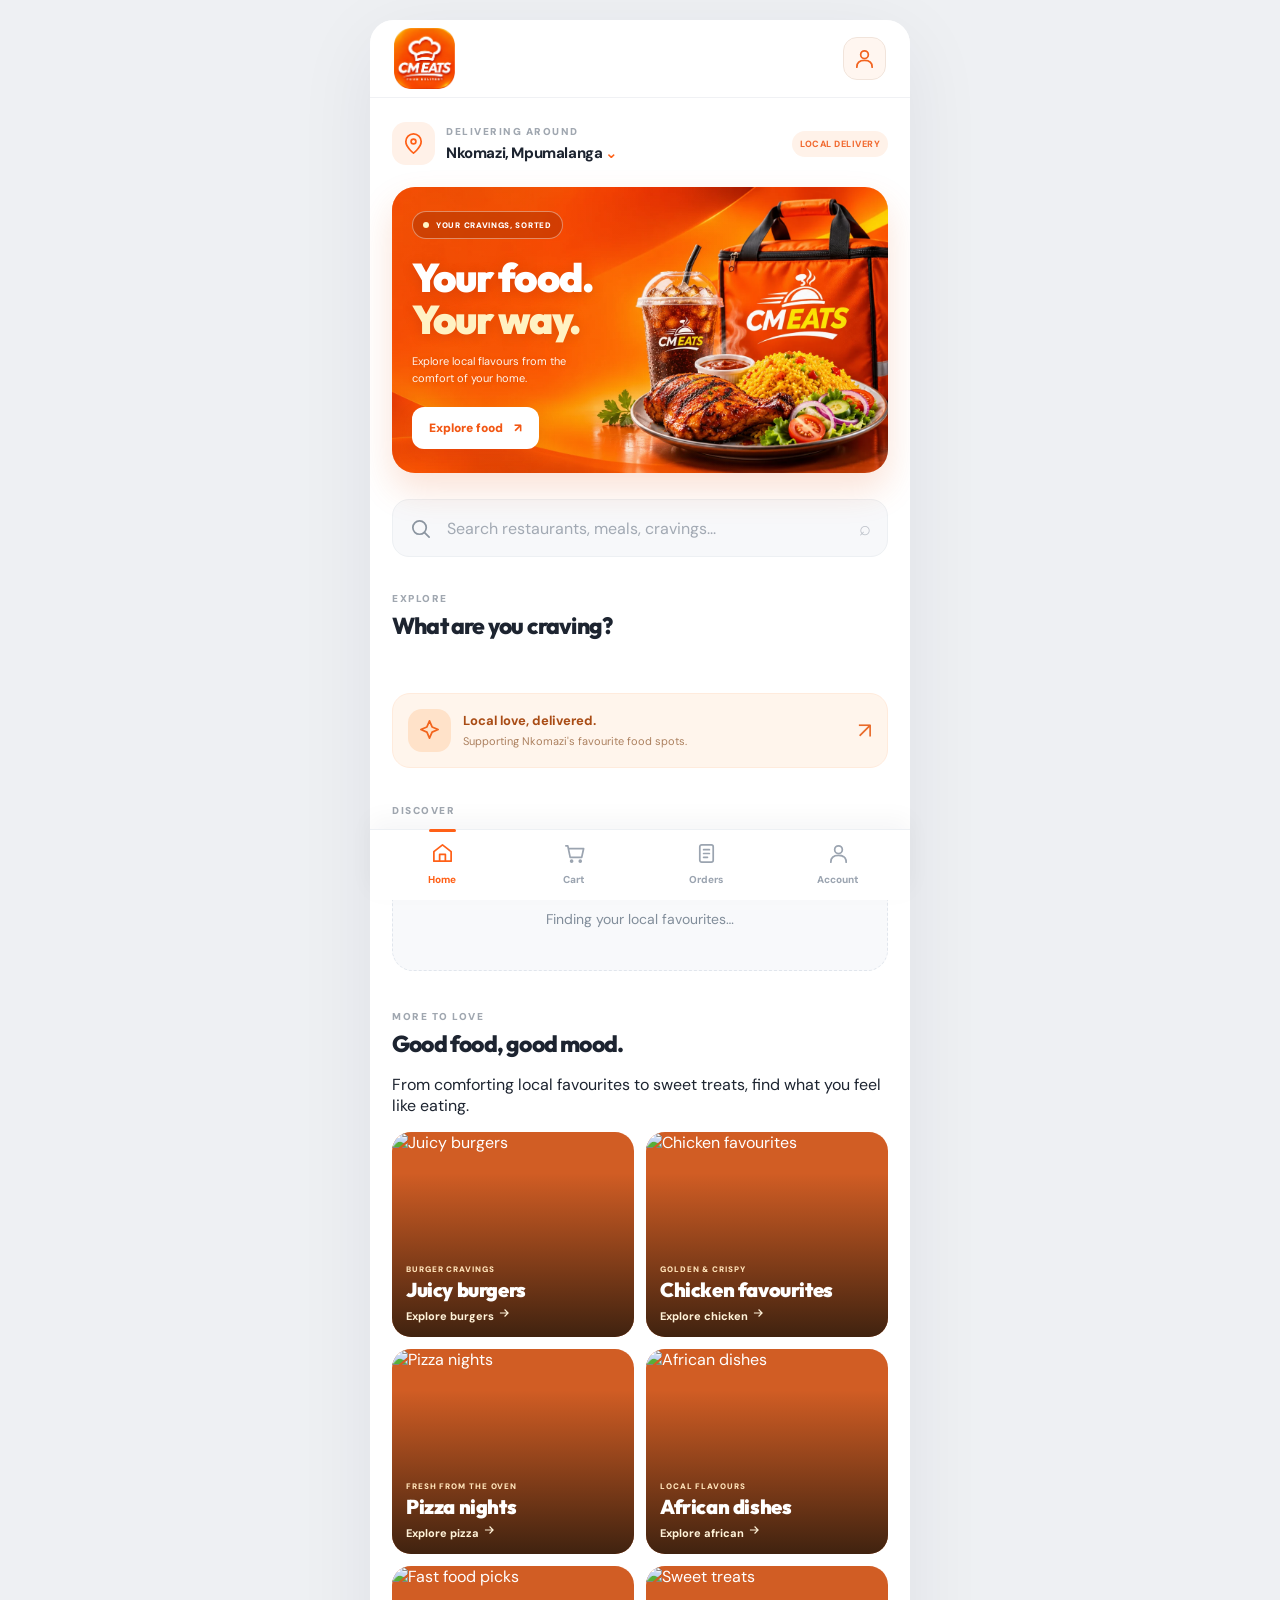
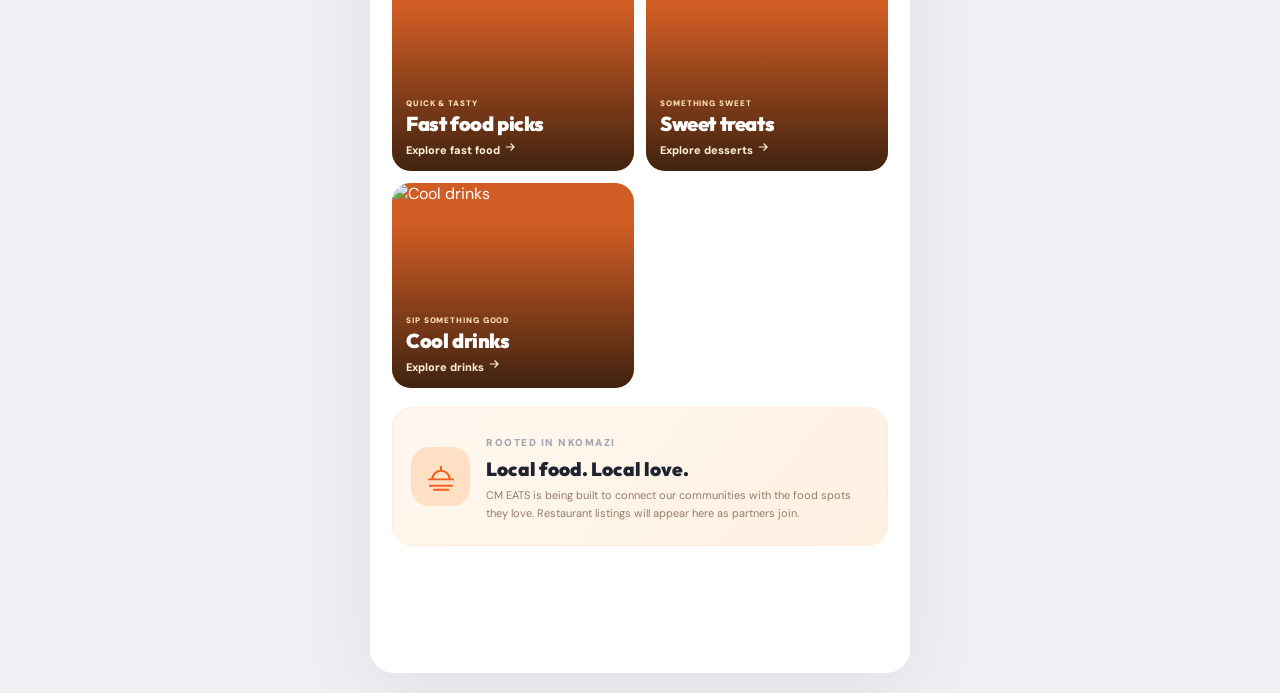
==== commit 15532acc: "Expand More to Love to seven cuisines and redesign mobile bottom navigation" ====
--- a/index.html
+++ b/index.html
@@ -8,10 +8,10 @@
 <div class="search-wrap"><svg viewBox="0 0 24 24"><circle cx="11" cy="11" r="7"/><path d="m16 16 5 5"/></svg><input id="search" placeholder="Search restaurants, meals, cravings..." autocomplete="off" aria-label="Search restaurants"><span class="search-kbd">⌕</span></div>
 <div class="section-title"><div><span class="section-kicker">EXPLORE</span><h2>What are you craving?</h2></div></div><div id="categories" class="category-row"></div>
 <div class="feature-banner"><div class="feature-icon"><svg viewBox="0 0 24 24"><path d="m12 2 2.7 6.3L21 11l-6.3 2.7L12 20l-2.7-6.3L3 11l6.3-2.7L12 2Z"/></svg></div><div><strong>Local love, delivered.</strong><span>Supporting Nkomazi's favourite food spots.</span></div><span class="feature-arrow">↗</span></div>
-<div class="section-title restaurants-title"><div><span class="section-kicker">DISCOVER</span><h2>Restaurants near you</h2></div><span id="count" class="result-count"></span></div><div id="restaurants" class="restaurant-grid"><div class="loading-state">Finding your local favourites…</div></div><section class="discover-more"><div class="section-title"><div><span class="section-kicker">MORE TO LOVE</span><h2>Good food, good mood.</h2></div></div><div class="editorial-grid"><button class="editorial-tile editorial-chicken" data-category-jump="Chicken"><img src="https://images.unsplash.com/photo-1562967914-608f82629710?auto=format&fit=crop&w=600&q=80" alt="Golden crispy chicken" loading="lazy"><span><small>CRAVING SOMETHING CRISPY?</small><strong>Chicken favourites</strong><em>Explore chicken →</em></span></button><button class="editorial-tile editorial-pizza" data-category-jump="Pizza"><img src="https://images.unsplash.com/photo-1513104890138-7c749659a591?auto=format&fit=crop&w=600&q=80" alt="Freshly baked pizza" loading="lazy"><span><small>SHARE A SLICE</small><strong>Pizza nights</strong><em>Explore pizza →</em></span></button></div><div class="community-panel"><div class="community-emblem"><svg viewBox="0 0 48 48" width="38" height="38" fill="none" stroke="currentColor" stroke-width="2.5" stroke-linecap="round"><path d="M9 27h30M13 27a11 11 0 0 1 22 0M24 16v-5M10 35h28M15 40h18"/></svg></div><div><span class="section-kicker">ROOTED IN NKOMAZI</span><h3>Local food. Local love.</h3><p>CM EATS is being built to connect our communities with the food spots they love. Restaurant listings will appear here as partners join.</p></div></div></section><div class="bottom-space"></div></section>
+<div class="section-title restaurants-title"><div><span class="section-kicker">DISCOVER</span><h2>Restaurants near you</h2></div><span id="count" class="result-count"></span></div><div id="restaurants" class="restaurant-grid"><div class="loading-state">Finding your local favourites…</div></div><section class="discover-more"><div class="section-title"><div><span class="section-kicker">MORE TO LOVE</span><h2>Good food, good mood.</h2></div></div><p class="discover-intro">From comforting local favourites to sweet treats, find what you feel like eating.</p><div class="editorial-grid"><button class="editorial-tile" data-category-jump="Burgers" aria-label="Explore Juicy burgers"><img src="https://images.unsplash.com/photo-1568901346375-23c9450c58cd?auto=format&fit=crop&w=620&q=80" alt="Juicy burgers" loading="lazy"><span><small>BURGER CRAVINGS</small><strong>Juicy burgers</strong><em>Explore burgers <svg viewBox="0 0 24 24" width="14" height="14" fill="none" stroke="currentColor" stroke-width="2"><path d="M5 12h14m-6-6 6 6-6 6"/></svg></em></span></button><button class="editorial-tile" data-category-jump="Chicken" aria-label="Explore Chicken favourites"><img src="https://images.unsplash.com/photo-1562967914-608f82629710?auto=format&fit=crop&w=620&q=80" alt="Chicken favourites" loading="lazy"><span><small>GOLDEN & CRISPY</small><strong>Chicken favourites</strong><em>Explore chicken <svg viewBox="0 0 24 24" width="14" height="14" fill="none" stroke="currentColor" stroke-width="2"><path d="M5 12h14m-6-6 6 6-6 6"/></svg></em></span></button><button class="editorial-tile" data-category-jump="Pizza" aria-label="Explore Pizza nights"><img src="https://images.unsplash.com/photo-1513104890138-7c749659a591?auto=format&fit=crop&w=620&q=80" alt="Pizza nights" loading="lazy"><span><small>FRESH FROM THE OVEN</small><strong>Pizza nights</strong><em>Explore pizza <svg viewBox="0 0 24 24" width="14" height="14" fill="none" stroke="currentColor" stroke-width="2"><path d="M5 12h14m-6-6 6 6-6 6"/></svg></em></span></button><button class="editorial-tile" data-category-jump="African" aria-label="Explore African dishes"><img src="https://images.unsplash.com/photo-1547592180-85f173990554?auto=format&fit=crop&w=620&q=80" alt="African dishes" loading="lazy"><span><small>LOCAL FLAVOURS</small><strong>African dishes</strong><em>Explore african <svg viewBox="0 0 24 24" width="14" height="14" fill="none" stroke="currentColor" stroke-width="2"><path d="M5 12h14m-6-6 6 6-6 6"/></svg></em></span></button><button class="editorial-tile" data-category-jump="Fast Food" aria-label="Explore Fast food picks"><img src="https://images.unsplash.com/photo-1573080496219-bb080dd4f877?auto=format&fit=crop&w=620&q=80" alt="Fast food picks" loading="lazy"><span><small>QUICK & TASTY</small><strong>Fast food picks</strong><em>Explore fast food <svg viewBox="0 0 24 24" width="14" height="14" fill="none" stroke="currentColor" stroke-width="2"><path d="M5 12h14m-6-6 6 6-6 6"/></svg></em></span></button><button class="editorial-tile" data-category-jump="Desserts" aria-label="Explore Sweet treats"><img src="https://images.unsplash.com/photo-1488477181946-6428a0291777?auto=format&fit=crop&w=620&q=80" alt="Sweet treats" loading="lazy"><span><small>SOMETHING SWEET</small><strong>Sweet treats</strong><em>Explore desserts <svg viewBox="0 0 24 24" width="14" height="14" fill="none" stroke="currentColor" stroke-width="2"><path d="M5 12h14m-6-6 6 6-6 6"/></svg></em></span></button><button class="editorial-tile" data-category-jump="Drinks" aria-label="Explore Cool drinks"><img src="https://images.unsplash.com/photo-1544145945-f90425340c7e?auto=format&fit=crop&w=620&q=80" alt="Cool drinks" loading="lazy"><span><small>SIP SOMETHING GOOD</small><strong>Cool drinks</strong><em>Explore drinks <svg viewBox="0 0 24 24" width="14" height="14" fill="none" stroke="currentColor" stroke-width="2"><path d="M5 12h14m-6-6 6 6-6 6"/></svg></em></span></button></div><div class="community-panel"><div class="community-emblem"><svg viewBox="0 0 48 48" width="38" height="38" fill="none" stroke="currentColor" stroke-width="2.5" stroke-linecap="round"><path d="M9 27h30M13 27a11 11 0 0 1 22 0M24 16v-5M10 35h28M15 40h18"/></svg></div><div><span class="section-kicker">ROOTED IN NKOMAZI</span><h3>Local food. Local love.</h3><p>CM EATS is being built to connect our communities with the food spots they love. Restaurant listings will appear here as partners join.</p></div></div></section><div class="bottom-space"></div></section>
 <section id="restaurant" class="screen" hidden><button class="back" data-go="home">← Explore restaurants</button><div id="restaurantContent"></div></section>
 <section id="cart" class="screen" hidden><div class="page-heading"><span class="section-kicker">YOUR PICKS</span><h1>Your cart <span class="orange">.</span></h1><p>Everything delicious in one place.</p></div><div id="cartContent"></div></section>
 <section id="orders" class="screen" hidden><div class="page-heading"><span class="section-kicker">STAY IN THE LOOP</span><h1>Your orders <span class="orange">.</span></h1><p>Every order, from kitchen to doorstep.</p></div><div id="ordersContent"></div></section>
 <section id="profile" class="screen" hidden><div class="page-heading"><span class="section-kicker">MY CM EATS</span><h1>Your account <span class="orange">.</span></h1><p>All your details, in one place.</p></div><div id="profileContent"></div></section>
-</main><nav class="bottom-nav" aria-label="Main navigation"><button data-go="home" class="active"><svg viewBox="0 0 24 24"><path d="m3 10 9-7 9 7v10H3z"/><path d="M9 20v-7h6v7"/></svg><span>Home</span></button><button data-go="cart"><svg viewBox="0 0 24 24"><path d="M3 4h2l2.5 12h12l2-9H6"/><circle cx="9" cy="20" r="1"/><circle cx="18" cy="20" r="1"/></svg><span>Cart</span><sup id="cartCount"></sup></button><button data-go="orders"><svg viewBox="0 0 24 24"><rect x="5" y="3" width="14" height="18" rx="2"/><path d="M9 8h6M9 12h6M9 16h4"/></svg><span>Orders</span></button><button data-go="profile"><svg viewBox="0 0 24 24"><circle cx="12" cy="8" r="4"/><path d="M4 21c0-5 3-7 8-7s8 2 8 7"/></svg><span>Profile</span></button></nav></div>
+</main><nav class="bottom-nav" aria-label="Main navigation"><button data-go="home" class="active" aria-label="Home"><span class="nav-icon"><svg viewBox="0 0 24 24"><path d="m3 10 9-7 9 7v10H3z"/><path d="M9 20v-7h6v7"/></svg></span><span>Home</span></button><button data-go="cart" aria-label="Shopping cart"><span class="nav-icon"><svg viewBox="0 0 24 24"><path d="M3 4h2l2.5 12h12l2-9H6"/><circle cx="9" cy="20" r="1"/><circle cx="18" cy="20" r="1"/></svg></span><span>Cart</span><sup id="cartCount"></sup></button><button data-go="orders" aria-label="Orders"><span class="nav-icon"><svg viewBox="0 0 24 24"><rect x="5" y="3" width="14" height="18" rx="2"/><path d="M9 8h6M9 12h6M9 16h4"/></svg></span><span>Orders</span></button><button data-go="profile" aria-label="Profile"><span class="nav-icon"><svg viewBox="0 0 24 24"><circle cx="12" cy="8" r="4"/><path d="M4 21c0-5 3-7 8-7s8 2 8 7"/></svg></span><span>Account</span></button></nav></div>
 <dialog id="authDialog"><form method="dialog" class="dialog"><button class="dialog-close" value="cancel" aria-label="Close">✕</button><img class="auth-official-logo" src="assets/cm-eats-logo.webp" alt="CM EATS"><h2>Good food starts here.</h2><p>Sign in to save your favourites and manage orders.</p><div id="signupDetails" hidden><label>Full name<input id="signupName" type="text" autocomplete="name" placeholder="Your full name" maxlength="100"></label><label>Phone number<input id="signupPhone" type="tel" autocomplete="tel" placeholder="+27 82 123 4567"></label><label>Delivery address<input id="signupAddress" type="text" autocomplete="street-address" placeholder="Street, house number or building"></label><label>Area / township<input id="signupArea" type="text" placeholder="e.g. Malelane, Komatipoort, Naas"></label></div><label>Email address<input id="email" type="email" autocomplete="email" placeholder="you@example.com"></label><label>Password<input id="password" type="password" autocomplete="current-password" placeholder="Your password"></label><p id="authMessage" role="status" aria-live="polite"></p><button type="button" id="signIn" class="primary">Sign in →</button><button type="button" id="signUp" class="secondary">Create an account</button><button type="button" id="backToSignIn" class="linkbutton" hidden>Already have an account? Sign in</button><button type="button" id="reset" class="linkbutton">Forgot password?</button></form></dialog><script type="module" src="app.js"></script></body></html>
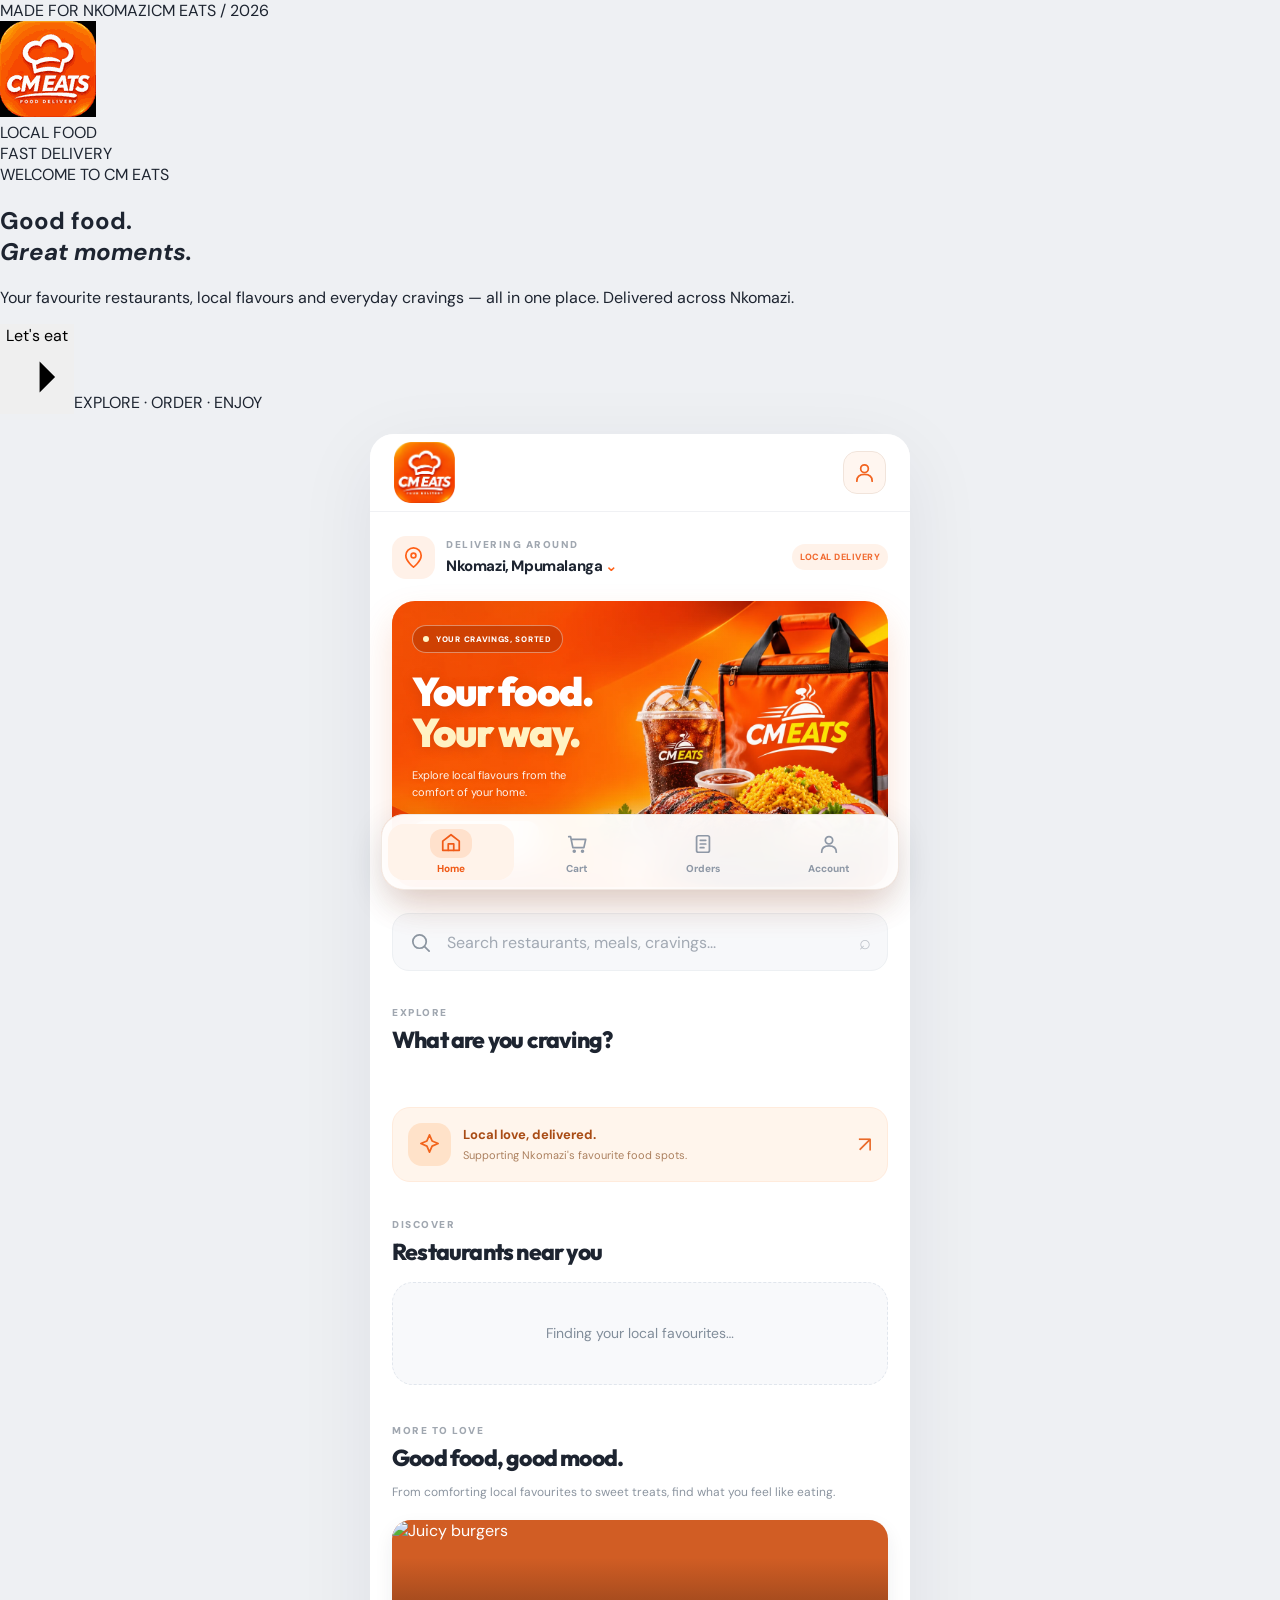
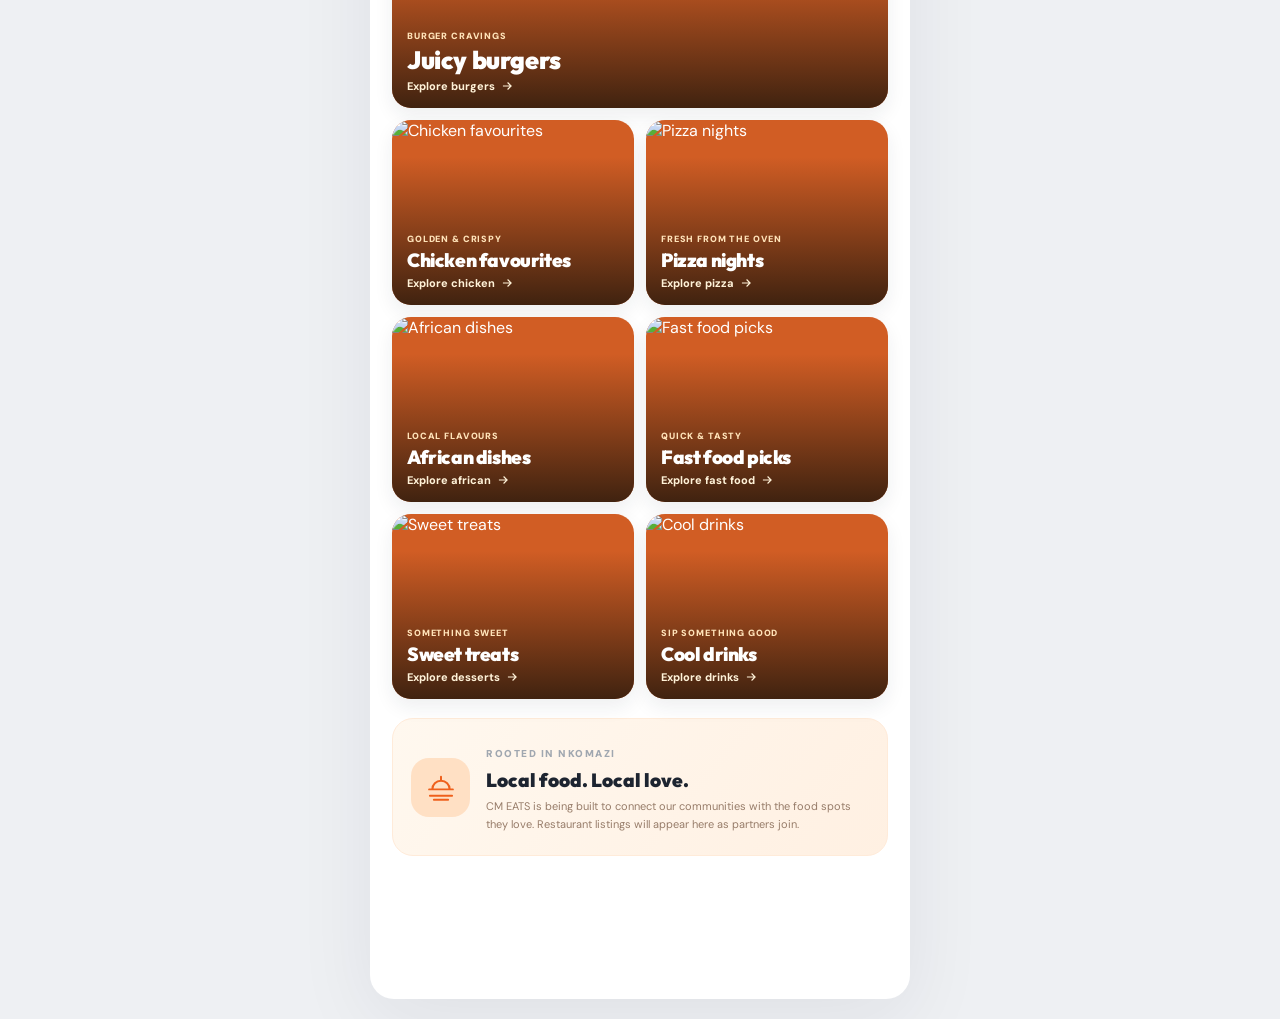
==== commit fb89e582: "Add branded CM EATS immersive welcome intro and refresh PWA cache" ====
--- a/index.html
+++ b/index.html
@@ -1,6 +1,6 @@
 <!doctype html>
 <html lang="en"><head><meta charset="utf-8"><meta name="viewport" content="width=device-width,initial-scale=1,viewport-fit=cover"><meta name="theme-color" content="#ff6017"><meta name="apple-mobile-web-app-capable" content="yes"><meta name="description" content="CM EATS — local food, delivered across Nkomazi"><link rel="manifest" href="manifest.webmanifest"><link rel="icon" type="image/png" sizes="192x192" href="icon-192.png"><link rel="apple-touch-icon" sizes="180x180" href="icon-180.png"><link rel="preconnect" href="https://fonts.googleapis.com"><link rel="preconnect" href="https://fonts.gstatic.com" crossorigin><link href="https://fonts.googleapis.com/css2?family=DM+Sans:wght@400;500;600;700;800&family=Outfit:wght@400;500;600;700;800;900&display=swap" rel="stylesheet"><link rel="stylesheet" href="styles.css"><title>CM EATS | Nkomazi Food Delivery</title></head>
-<body><div class="app-shell">
+<body><section id="welcomeIntro" class="welcome-intro" aria-label="Welcome to CM EATS"><div class="welcome-backdrop"><div class="welcome-glow one"></div><div class="welcome-glow two"></div><div class="welcome-orbit orbit-a"></div><div class="welcome-orbit orbit-b"></div></div><div class="welcome-inner"><div class="welcome-top"><span class="welcome-location"><span class="welcome-pulse"></span> MADE FOR NKOMAZI</span><span class="welcome-edition">CM EATS / 2026</span></div><div class="welcome-visual"><div class="welcome-halo"></div><div class="welcome-logo-frame"><img src="icon-512.png" onerror="this.src='icon-192.png'" alt="CM EATS official logo"></div><div class="welcome-floating float-one">LOCAL FOOD</div><div class="welcome-floating float-two">FAST DELIVERY</div></div><div class="welcome-bottom"><div class="welcome-mini">WELCOME TO CM EATS <span class="welcome-mini-line"></span></div><h1>Good food.<br><em>Great moments.</em></h1><p>Your favourite restaurants, local flavours and everyday cravings — all in one place. Delivered across Nkomazi.</p><button id="enterCmeats" class="welcome-enter" type="button"><span>Let's eat</span><svg viewBox="0 0 24 24" aria-hidden="true"><path d="M5 12h14m-6-6 6 6-6 6"/></svg></button><span class="welcome-caption">EXPLORE · ORDER · ENJOY</span></div></div></section><script>document.addEventListener('DOMContentLoaded',()=>{const intro=document.getElementById('welcomeIntro');const enter=document.getElementById('enterCmeats');const close=()=>{intro.classList.add('leaving');document.body.classList.remove('intro-open');setTimeout(()=>intro.remove(),420)};document.body.classList.add('intro-open');enter.addEventListener('click',close);});</script><div class="app-shell">
 <header class="topbar"><button class="brand" data-go="home" aria-label="CM EATS home"><img class="official-logo" src="assets/cm-eats-logo.webp" alt="CM EATS Food Delivery"></button><div class="top-actions"><button id="account" class="icon-button" aria-label="My account"><svg viewBox="0 0 24 24"><circle cx="12" cy="8" r="4"/><path d="M4 21c0-5 3-7 8-7s8 2 8 7"/></svg></button></div></header>
 <main>
 <section id="home" class="screen"><div class="location-line"><div class="location-symbol"><svg viewBox="0 0 24 24"><path d="M20 10c0 6-8 12-8 12S4 16 4 10a8 8 0 1 1 16 0Z"/><circle cx="12" cy="10" r="2.5"/></svg></div><div><span class="eyebrow">DELIVERING AROUND</span><strong>Nkomazi, Mpumalanga <span class="orange">⌄</span></strong></div><span class="location-right">LOCAL DELIVERY</span></div>
--- a/styles.css
+++ b/styles.css
@@ -44,3 +44,30 @@
 /* Official CM EATS visual identity */
 header.topbar{height:78px}.brand{display:flex;align-items:center;min-width:0}.official-logo{width:61px;height:61px;object-fit:contain;border-radius:15px;display:block}.auth-official-logo{width:91px;height:91px;object-fit:contain;display:block;border-radius:21px;box-shadow:0 12px 22px #e9632130}.hero{min-height:268px;background:#ff6714 url("assets/cm-eats-hero.webp") center center/cover no-repeat;border-radius:23px;box-shadow:0 17px 35px #e55a1e2d}.hero:after{content:"";inset:0;width:auto;height:auto;border:0;border-radius:0;right:0;top:0;position:absolute;background:linear-gradient(90deg,#ee500b4d 0%,#f36a101c 43%,transparent 72%);z-index:0}.hero-copy{position:relative;z-index:2;padding:24px 0 24px 20px;width:57%}.hero h1{font-size:clamp(29px,7.2vw,40px);letter-spacing:-1.5px;text-shadow:0 2px 12px #a8311752}.hero h1 em{color:#fff2c3}.hero p{font-size:11px;max-width:185px;text-shadow:0 1px 5px #b43e2050}.hero-pill{font-size:8px;background:#45140032;backdrop-filter:blur(3px)}.hero-cta{padding:13px 17px}.hero-photo,.hero-decor,.hero-side-label{display:none}.auth-logo{display:none}
 @media(max-width:400px){.hero{min-height:240px;background-position:56% center}.hero-copy{width:60%;padding-left:15px}.hero h1{font-size:29px}.hero p{font-size:10px}.hero-pill{font-size:7px;padding:7px 8px}}
+
+/* Seven-category discovery, premium floating bottom navigation */
+.discover-intro{font-size:12px;line-height:1.65;color:#8c95a0;margin:-5px 0 17px}
+.editorial-grid{grid-template-columns:repeat(2,minmax(0,1fr));gap:12px}
+.editorial-tile{min-height:185px;border-radius:19px;box-shadow:0 8px 19px #15253a13;padding:15px;transition:transform .2s,box-shadow .2s}
+.editorial-tile:first-child{grid-column:span 2;min-height:188px}
+.editorial-tile:first-child img{object-position:center 48%}
+.editorial-tile:first-child strong{font-size:25px}
+.editorial-tile:focus-visible{outline:3px solid #ff8a4a;outline-offset:3px}
+.editorial-tile:hover{transform:translateY(-2px);box-shadow:0 13px 26px #15253a23}
+.editorial-tile small{font-size:9px;letter-spacing:.85px}
+.editorial-tile strong{font-size:19px}
+.editorial-tile em{display:flex;align-items:center;gap:5px;font-size:11px}
+.bottom-nav{width:min(calc(100% - 22px),518px);bottom:10px;border:1px solid #f0e8e2;border-radius:23px;padding:9px 6px max(9px,env(safe-area-inset-bottom));box-shadow:0 12px 35px #1d283a24;backdrop-filter:blur(16px);-webkit-backdrop-filter:blur(16px);background:#fffffff2}
+.bottom-nav button{min-height:56px;min-width:0;flex:1;display:flex;flex-direction:column;align-items:center;justify-content:center;gap:3px;border-radius:16px;transition:background .2s,color .2s;color:#8e98a6;font-size:10px;font-weight:800}
+.bottom-nav .nav-icon{height:29px;width:42px;display:grid;place-items:center;border-radius:12px;transition:background .2s,transform .2s}
+.bottom-nav svg{width:22px;height:22px;stroke-width:1.9}
+.bottom-nav button.active{color:#f05b18;background:#fff3ea}
+.bottom-nav button.active .nav-icon{background:#ffe1cc;transform:translateY(-1px)}
+.bottom-nav button.active:before{display:none}
+.bottom-nav sup{top:1px;right:calc(50% - 23px);border:2px solid white;height:18px;min-width:18px}
+.app-shell{padding-bottom:110px}
+@media(max-width:360px){.bottom-nav{width:calc(100% - 14px)}.editorial-tile{min-height:163px;padding:11px}.editorial-tile strong{font-size:17px}}
+@media(prefers-reduced-motion:reduce){.editorial-tile,.bottom-nav button,.bottom-nav .nav-icon{transition:none}}
+
+/* Live order status */
+.order-card{padding:19px 18px}.order-card-top,.order-card-main{display:flex;align-items:center;justify-content:space-between;gap:10px}.order-card-top .section-kicker{font-size:9px}.order-status{font-size:10px;font-weight:900;border-radius:30px;padding:8px 10px;background:#fff0e4;color:#ec6224;text-align:right}.order-status.delivered{background:#e8f8ee;color:#18844a}.order-status.cancelled{background:#ffeded;color:#bf3d3d}.order-card-main{padding:15px 0}.order-card-main strong{font:900 24px Outfit,sans-serif}.order-card-main small{color:#8b96a3;font-size:11px}.order-progress{display:grid;gap:0;margin:8px 0 2px;padding:0 0 0 5px}.order-step{position:relative;display:flex;gap:13px;align-items:center;min-height:36px;color:#a3aab3;font-size:11px;font-weight:700}.order-step:not(:last-child):before{content:"";position:absolute;left:6px;top:21px;bottom:-15px;width:2px;background:#e8ebef}.order-step.complete:not(:last-child):before{background:#f7a571}.order-step-dot{flex:0 0 14px;width:14px;height:14px;border:3px solid #dce1e6;background:white;border-radius:50%;position:relative;z-index:1}.order-step.complete{color:#6e7783}.order-step.complete .order-step-dot{border-color:#ff7a34;background:#ff7a34;box-shadow:inset 0 0 0 3px #fff}.order-step.current{font-weight:900;color:#ed5c1a}.order-step.current .order-step-dot{box-shadow:0 0 0 4px #ffe7d7;background:#fff}.order-cancelled{font-size:12px;color:#bc3e3e;background:#fff2f2;padding:12px;border-radius:10px}
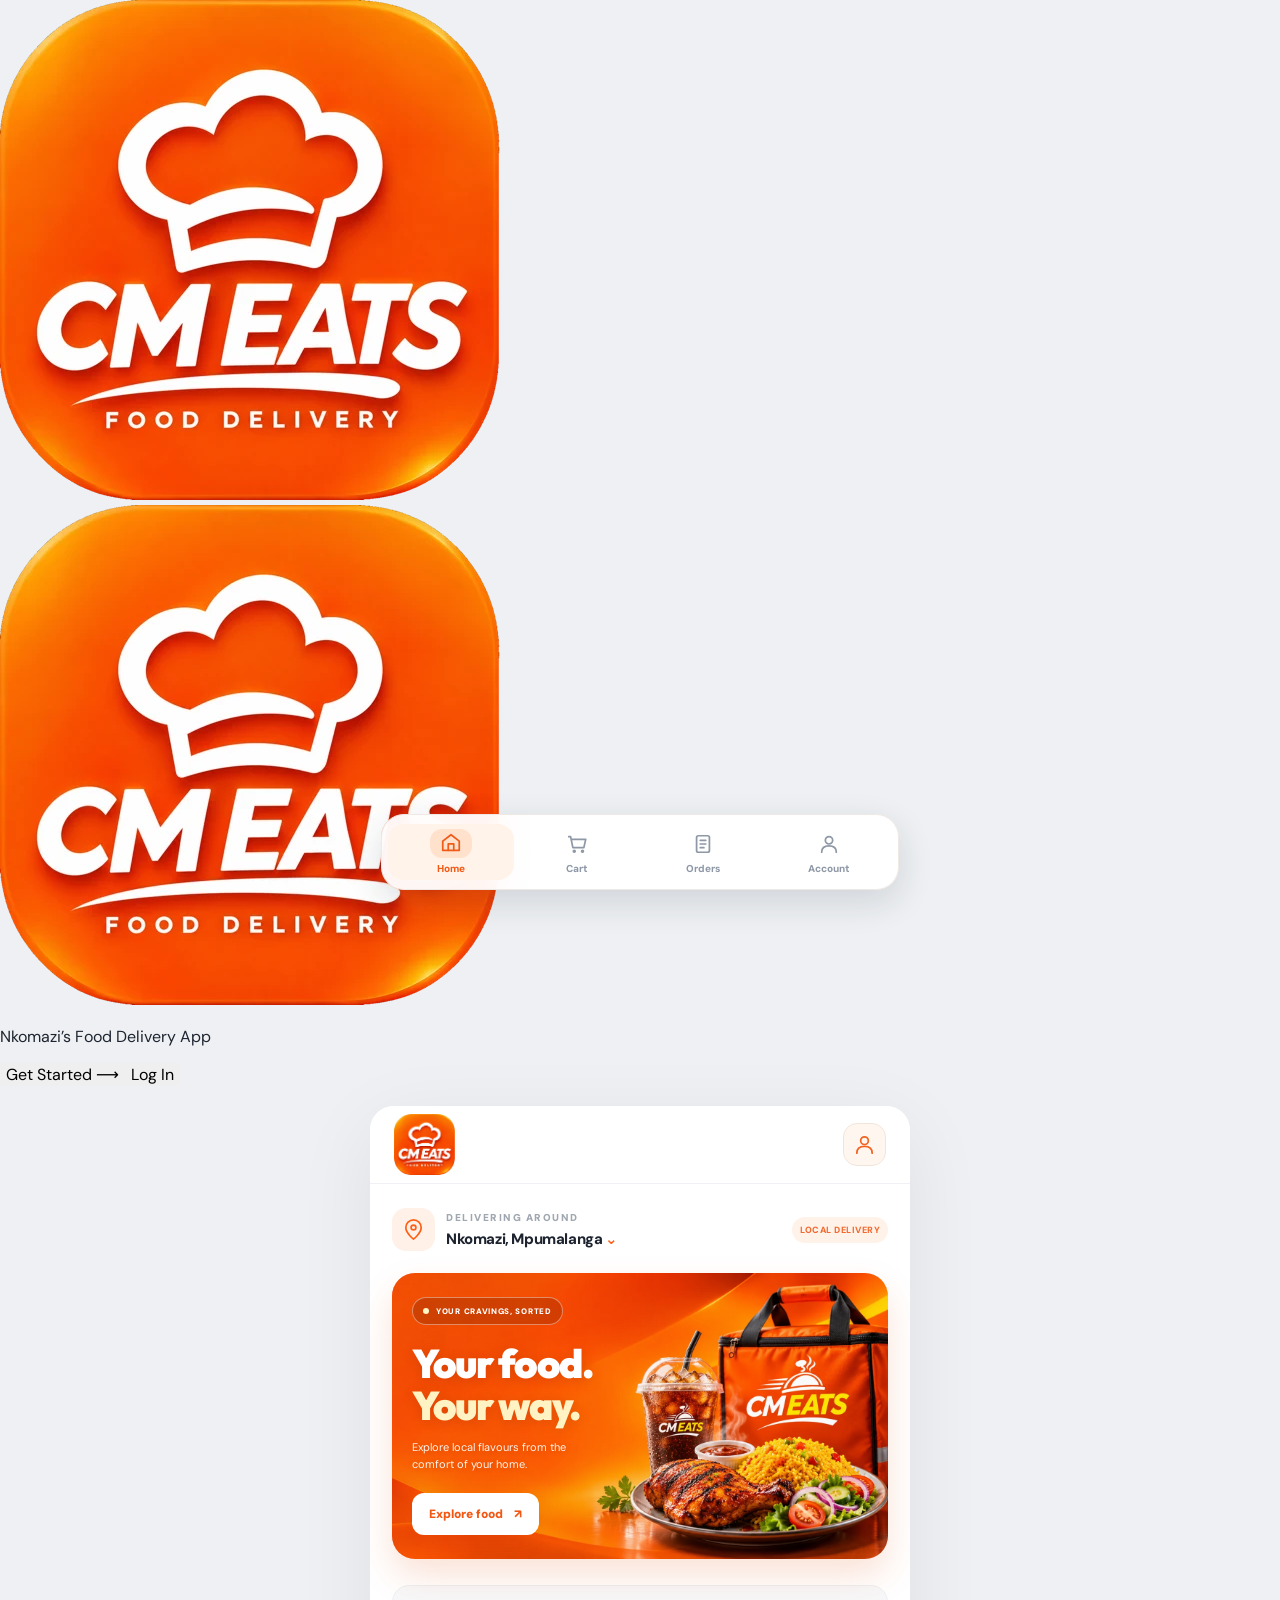
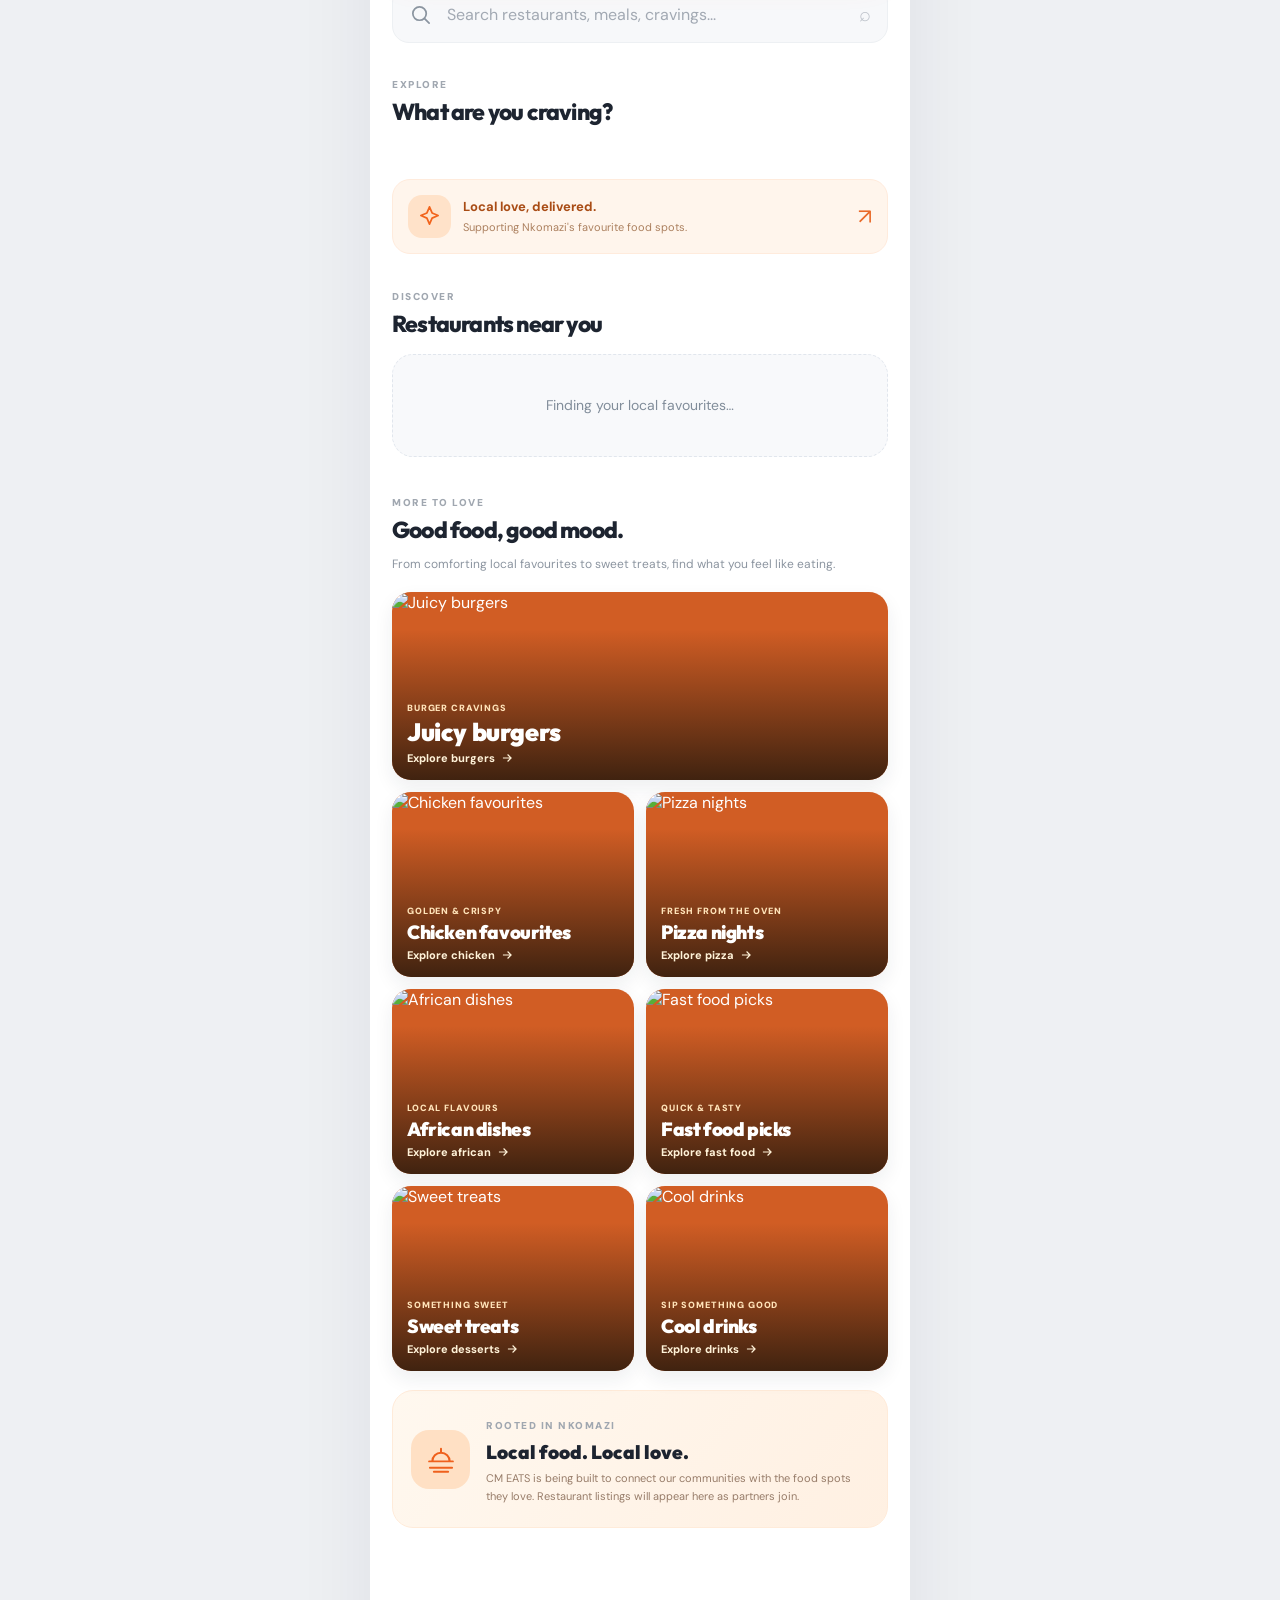
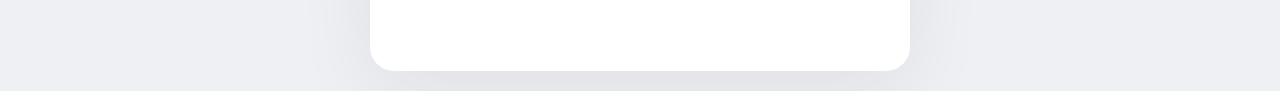
==== commit 4d813e9c: "Match CM EATS reference with two-stage splash and welcome onboarding" ====
--- a/index.html
+++ b/index.html
@@ -1,6 +1,8 @@
 <!doctype html>
 <html lang="en"><head><meta charset="utf-8"><meta name="viewport" content="width=device-width,initial-scale=1,viewport-fit=cover"><meta name="theme-color" content="#ff6017"><meta name="apple-mobile-web-app-capable" content="yes"><meta name="description" content="CM EATS — local food, delivered across Nkomazi"><link rel="manifest" href="manifest.webmanifest"><link rel="icon" type="image/png" sizes="192x192" href="icon-192.png"><link rel="apple-touch-icon" sizes="180x180" href="icon-180.png"><link rel="preconnect" href="https://fonts.googleapis.com"><link rel="preconnect" href="https://fonts.gstatic.com" crossorigin><link href="https://fonts.googleapis.com/css2?family=DM+Sans:wght@400;500;600;700;800&family=Outfit:wght@400;500;600;700;800;900&display=swap" rel="stylesheet"><link rel="stylesheet" href="styles.css"><title>CM EATS | Nkomazi Food Delivery</title></head>
-<body><section id="welcomeIntro" class="welcome-intro" aria-label="Welcome to CM EATS"><div class="welcome-backdrop"><div class="welcome-glow one"></div><div class="welcome-glow two"></div><div class="welcome-orbit orbit-a"></div><div class="welcome-orbit orbit-b"></div></div><div class="welcome-inner"><div class="welcome-top"><span class="welcome-location"><span class="welcome-pulse"></span> MADE FOR NKOMAZI</span><span class="welcome-edition">CM EATS / 2026</span></div><div class="welcome-visual"><div class="welcome-halo"></div><div class="welcome-logo-frame"><img src="icon-512.png" onerror="this.src='icon-192.png'" alt="CM EATS official logo"></div><div class="welcome-floating float-one">LOCAL FOOD</div><div class="welcome-floating float-two">FAST DELIVERY</div></div><div class="welcome-bottom"><div class="welcome-mini">WELCOME TO CM EATS <span class="welcome-mini-line"></span></div><h1>Good food.<br><em>Great moments.</em></h1><p>Your favourite restaurants, local flavours and everyday cravings — all in one place. Delivered across Nkomazi.</p><button id="enterCmeats" class="welcome-enter" type="button"><span>Let's eat</span><svg viewBox="0 0 24 24" aria-hidden="true"><path d="M5 12h14m-6-6 6 6-6 6"/></svg></button><span class="welcome-caption">EXPLORE · ORDER · ENJOY</span></div></div></section><script>document.addEventListener('DOMContentLoaded',()=>{const intro=document.getElementById('welcomeIntro');const enter=document.getElementById('enterCmeats');const close=()=>{intro.classList.add('leaving');document.body.classList.remove('intro-open');setTimeout(()=>intro.remove(),420)};document.body.classList.add('intro-open');enter.addEventListener('click',close);});</script><div class="app-shell">
+<body><div id="cmLaunch" class="cm-launch" aria-label="CM EATS opening screen"><div class="launch-ribbon ribbon-top"></div><div class="launch-ribbon ribbon-bottom"></div><div class="launch-center"><div class="launch-ring"></div><img src="assets/cm-eats-logo.webp" alt="CM EATS" onerror="this.src='icon-512.png'"></div></div>
+<section id="welcomeIntro" class="cm-onboard" aria-label="Welcome to CM EATS"><div class="onboard-ribbon onboard-top"></div><div class="onboard-ribbon onboard-bottom"></div><div class="onboard-main"><div class="onboard-brand"><img src="assets/cm-eats-logo.webp" onerror="this.src='icon-512.png'" alt="CM EATS"><p>Nkomazi’s Food Delivery App</p></div><div class="onboard-actions"><button type="button" id="enterCmeats" class="onboard-start">Get Started <span aria-hidden="true">⟶</span></button><button type="button" id="loginCmeats" class="onboard-login">Log In</button></div></div></section>
+<script>(function(){document.documentElement.classList.add('cm-prelaunch');function init(){const launch=document.getElementById('cmLaunch'),welcome=document.getElementById('welcomeIntro');const finish=login=>{welcome.classList.add('onboard-exit');document.documentElement.classList.remove('cm-prelaunch');setTimeout(()=>{welcome.remove();if(login){const dialog=document.getElementById('authDialog');if(dialog&&!dialog.open)dialog.showModal()}},360)};document.getElementById('enterCmeats').addEventListener('click',()=>finish(false));document.getElementById('loginCmeats').addEventListener('click',()=>finish(true));setTimeout(()=>{launch.classList.add('launch-exit');setTimeout(()=>launch.remove(),500)},1600)}if(document.readyState==='loading')document.addEventListener('DOMContentLoaded',init);else init()})();</script><div class="app-shell">
 <header class="topbar"><button class="brand" data-go="home" aria-label="CM EATS home"><img class="official-logo" src="assets/cm-eats-logo.webp" alt="CM EATS Food Delivery"></button><div class="top-actions"><button id="account" class="icon-button" aria-label="My account"><svg viewBox="0 0 24 24"><circle cx="12" cy="8" r="4"/><path d="M4 21c0-5 3-7 8-7s8 2 8 7"/></svg></button></div></header>
 <main>
 <section id="home" class="screen"><div class="location-line"><div class="location-symbol"><svg viewBox="0 0 24 24"><path d="M20 10c0 6-8 12-8 12S4 16 4 10a8 8 0 1 1 16 0Z"/><circle cx="12" cy="10" r="2.5"/></svg></div><div><span class="eyebrow">DELIVERING AROUND</span><strong>Nkomazi, Mpumalanga <span class="orange">⌄</span></strong></div><span class="location-right">LOCAL DELIVERY</span></div>
--- a/styles.css
+++ b/styles.css
@@ -71,3 +71,6 @@
 
 /* Live order status */
 .order-card{padding:19px 18px}.order-card-top,.order-card-main{display:flex;align-items:center;justify-content:space-between;gap:10px}.order-card-top .section-kicker{font-size:9px}.order-status{font-size:10px;font-weight:900;border-radius:30px;padding:8px 10px;background:#fff0e4;color:#ec6224;text-align:right}.order-status.delivered{background:#e8f8ee;color:#18844a}.order-status.cancelled{background:#ffeded;color:#bf3d3d}.order-card-main{padding:15px 0}.order-card-main strong{font:900 24px Outfit,sans-serif}.order-card-main small{color:#8b96a3;font-size:11px}.order-progress{display:grid;gap:0;margin:8px 0 2px;padding:0 0 0 5px}.order-step{position:relative;display:flex;gap:13px;align-items:center;min-height:36px;color:#a3aab3;font-size:11px;font-weight:700}.order-step:not(:last-child):before{content:"";position:absolute;left:6px;top:21px;bottom:-15px;width:2px;background:#e8ebef}.order-step.complete:not(:last-child):before{background:#f7a571}.order-step-dot{flex:0 0 14px;width:14px;height:14px;border:3px solid #dce1e6;background:white;border-radius:50%;position:relative;z-index:1}.order-step.complete{color:#6e7783}.order-step.complete .order-step-dot{border-color:#ff7a34;background:#ff7a34;box-shadow:inset 0 0 0 3px #fff}.order-step.current{font-weight:900;color:#ed5c1a}.order-step.current .order-step-dot{box-shadow:0 0 0 4px #ffe7d7;background:#fff}.order-cancelled{font-size:12px;color:#bc3e3e;background:#fff2f2;padding:12px;border-radius:10px}
+
+/* CM EATS immersive launch intro */
+body.intro-open{overflow:hidden}.welcome-intro{position:fixed;inset:0;z-index:1000;background:#f96722;color:white;overflow:hidden;display:flex;justify-content:center;align-items:center;font-family:"DM Sans",sans-serif}.welcome-intro.leaving{opacity:0;transform:scale(1.035);pointer-events:none;transition:opacity .4s ease,transform .4s ease}.welcome-backdrop{position:absolute;inset:0;background:radial-gradient(ellipse at 75% 28%,#ffb24e 0,transparent 46%),linear-gradient(150deg,#ff8531 0%,#ff631c 47%,#e94712 100%)}.welcome-glow{position:absolute;border-radius:50%;filter:blur(2px);opacity:.2}.welcome-glow.one{width:520px;height:520px;right:-210px;top:-150px;background:#fff}.welcome-glow.two{width:330px;height:330px;left:-180px;bottom:10%;background:#ffd398}.welcome-orbit{position:absolute;border:1px solid #ffffff28;border-radius:50%;width:520px;height:520px;left:50%;top:40%;transform:translate(-50%,-50%)}.welcome-orbit.orbit-b{width:700px;height:700px;border-color:#ffffff18}.welcome-inner{position:relative;z-index:1;display:flex;flex-direction:column;width:min(100%,540px);height:100%;max-height:950px;padding:clamp(22px,5vh,45px) 30px max(32px,env(safe-area-inset-bottom));margin:auto}.welcome-top{display:flex;justify-content:space-between;align-items:center;gap:12px}.welcome-location{display:flex;align-items:center;gap:8px;font-weight:900;letter-spacing:1.6px;font-size:10px}.welcome-pulse{width:7px;height:7px;background:#fff;border-radius:50%;box-shadow:0 0 0 5px #ffffff28}.welcome-edition{font-size:10px;font-weight:800;letter-spacing:1px;opacity:.7}.welcome-visual{flex:1;min-height:180px;display:grid;place-items:center;position:relative}.welcome-halo{position:absolute;width:min(68vw,320px);height:min(68vw,320px);border:1px solid #ffffff55;border-radius:50%;box-shadow:0 0 0 22px #ffffff10,0 0 0 60px #ffffff0b}.welcome-logo-frame{position:relative;width:clamp(155px,43vw,240px);height:clamp(155px,43vw,240px);display:grid;place-items:center;filter:drop-shadow(0 26px 35px #9c250f48);animation:welcomeFloat 4s ease-in-out infinite}.welcome-logo-frame img{width:100%;height:100%;object-fit:contain;border-radius:28%}.welcome-floating{position:absolute;background:#ffffffeb;color:#e65a20;padding:10px 13px;border-radius:100px;box-shadow:0 10px 30px #8f2c1c2c;font-size:9px;letter-spacing:1.1px;font-weight:900}.float-one{top:24%;left:0;transform:rotate(-9deg)}.float-two{bottom:22%;right:-4px;transform:rotate(7deg)}.welcome-bottom{padding-bottom:6px}.welcome-mini{display:flex;align-items:center;gap:13px;letter-spacing:2px;font-size:10px;font-weight:900;color:#ffebd8}.welcome-mini-line{height:1px;width:50px;background:#ffffff88}.welcome-bottom h1{font:900 clamp(45px,11vw,65px)/.99 "Outfit",sans-serif;letter-spacing:-2.7px;margin:17px 0}.welcome-bottom h1 em{font-style:normal;color:#ffe5ae}.welcome-bottom p{font-size:14px;line-height:1.7;max-width:390px;color:#fff4e9;margin:0 0 27px}.welcome-enter{display:flex;align-items:center;justify-content:space-between;width:100%;border:0;border-radius:17px;background:#fff;color:#f36522;font:900 17px "Outfit",sans-serif;padding:19px 21px;box-shadow:0 12px 35px #9e330d3c}.welcome-enter svg{width:24px;height:24px;fill:none;stroke:currentColor;stroke-width:2.3;stroke-linecap:round;stroke-linejoin:round}.welcome-caption{display:block;text-align:center;font-size:10px;letter-spacing:2.2px;font-weight:900;margin-top:19px;color:#ffe2c9}@keyframes welcomeFloat{0%,100%{transform:translateY(0)}50%{transform:translateY(-11px)}}@media(min-width:700px){.welcome-inner{padding-top:35px;padding-bottom:35px}.welcome-visual{min-height:260px}}@media(max-height:680px){.welcome-inner{padding-top:19px;padding-bottom:18px}.welcome-visual{min-height:130px}.welcome-logo-frame{width:140px;height:140px}.welcome-halo{width:200px;height:200px}.welcome-bottom h1{font-size:43px;margin:10px 0}.welcome-bottom p{margin-bottom:15px;font-size:12px}.welcome-enter{padding:14px 17px}.welcome-caption{margin-top:10px}}@media(prefers-reduced-motion:reduce){.welcome-logo-frame{animation:none}}
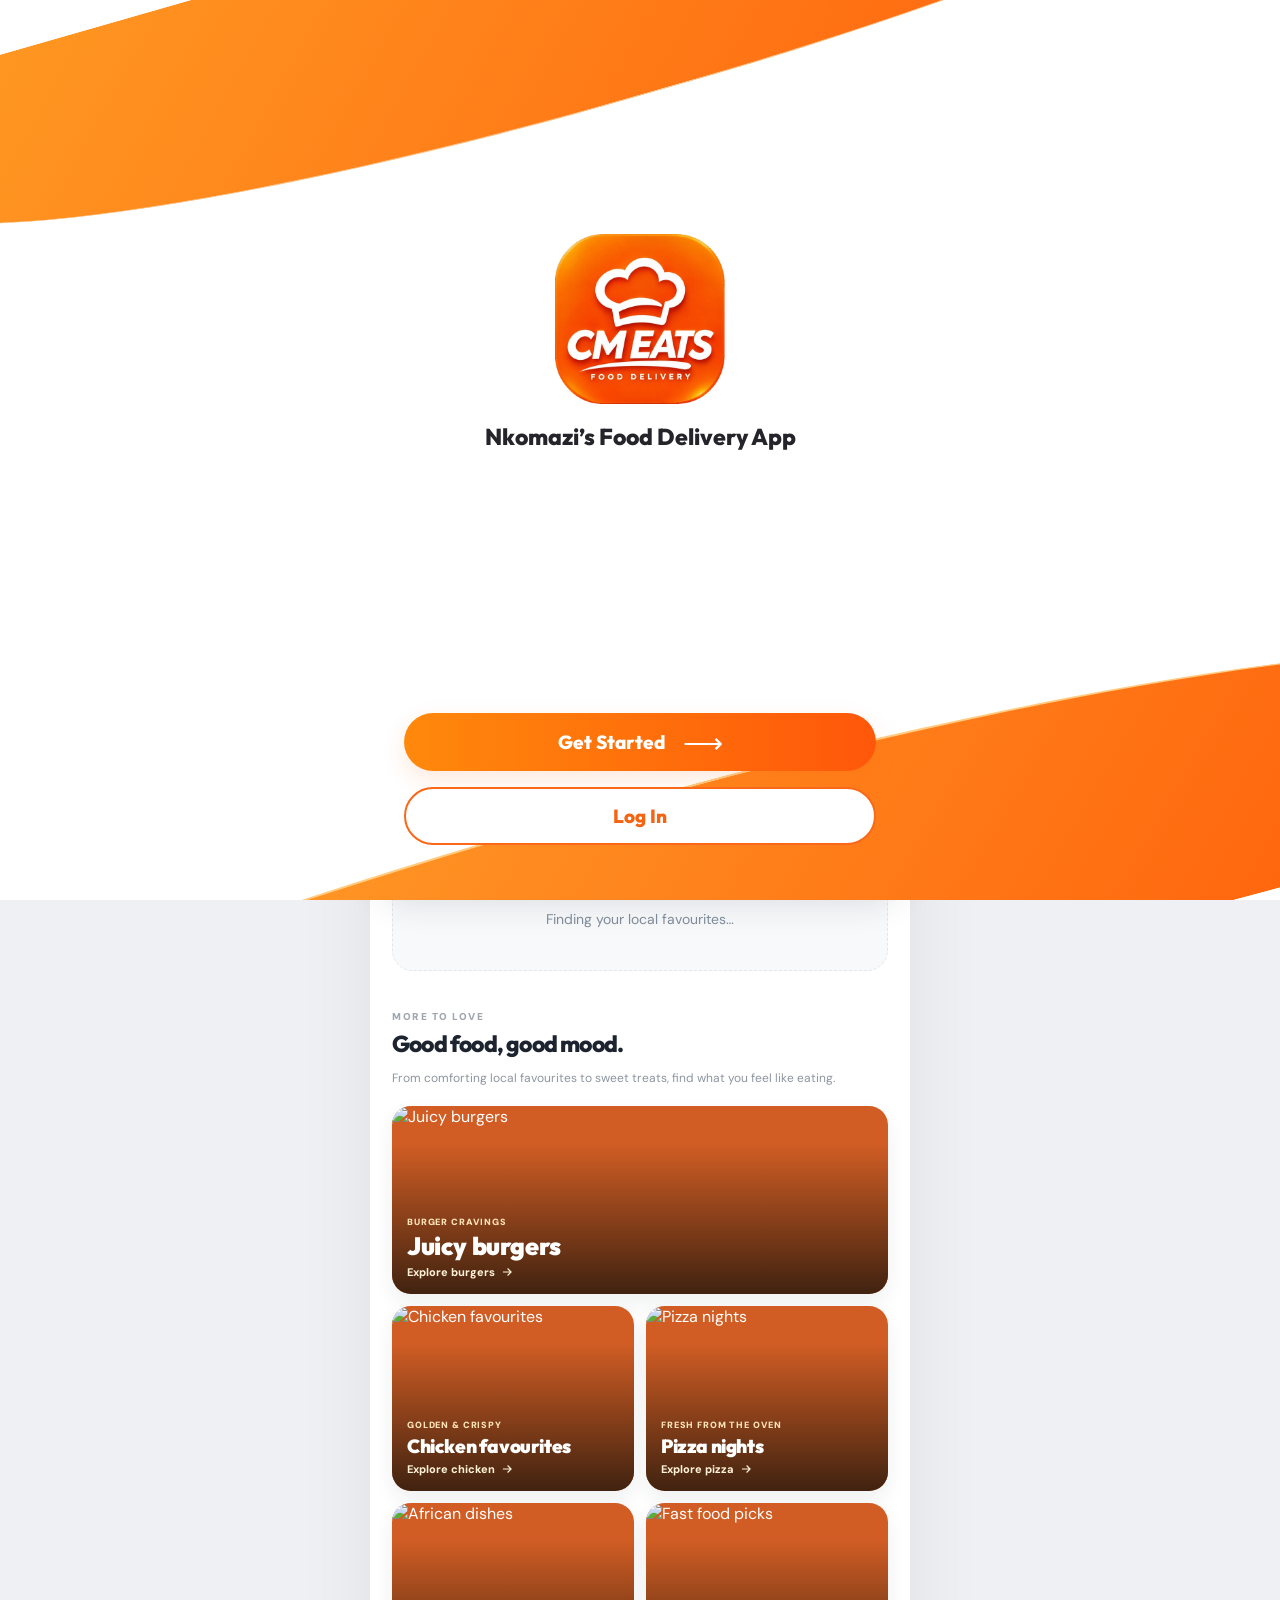
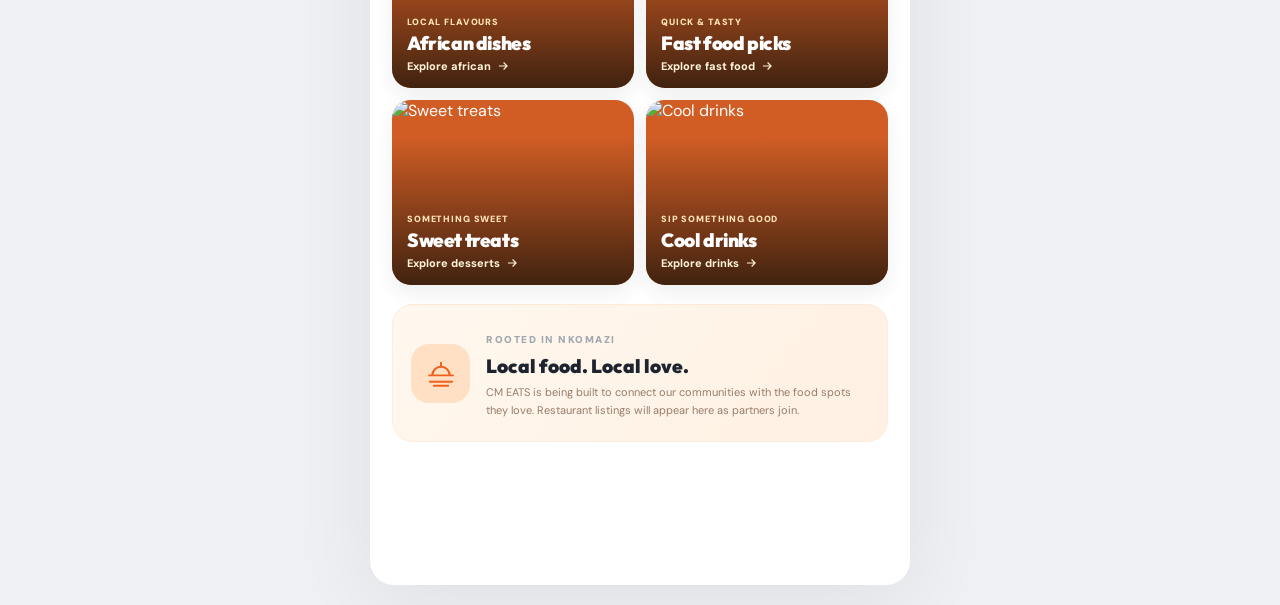
==== commit c1185f40: "Polish CM EATS onboarding with compact logo, subtle waves and refined spacing" ====
--- a/index.html
+++ b/index.html
@@ -2,7 +2,7 @@
 <html lang="en"><head><meta charset="utf-8"><meta name="viewport" content="width=device-width,initial-scale=1,viewport-fit=cover"><meta name="theme-color" content="#ff6017"><meta name="apple-mobile-web-app-capable" content="yes"><meta name="description" content="CM EATS — local food, delivered across Nkomazi"><link rel="manifest" href="manifest.webmanifest"><link rel="icon" type="image/png" sizes="192x192" href="icon-192.png"><link rel="apple-touch-icon" sizes="180x180" href="icon-180.png"><link rel="preconnect" href="https://fonts.googleapis.com"><link rel="preconnect" href="https://fonts.gstatic.com" crossorigin><link href="https://fonts.googleapis.com/css2?family=DM+Sans:wght@400;500;600;700;800&family=Outfit:wght@400;500;600;700;800;900&display=swap" rel="stylesheet"><link rel="stylesheet" href="styles.css"><title>CM EATS | Nkomazi Food Delivery</title></head>
 <body><div id="cmLaunch" class="cm-launch" aria-label="CM EATS opening screen"><div class="launch-ribbon ribbon-top"></div><div class="launch-ribbon ribbon-bottom"></div><div class="launch-center"><div class="launch-ring"></div><img src="assets/cm-eats-logo.webp" alt="CM EATS" onerror="this.src='icon-512.png'"></div></div>
 <section id="welcomeIntro" class="cm-onboard" aria-label="Welcome to CM EATS"><div class="onboard-ribbon onboard-top"></div><div class="onboard-ribbon onboard-bottom"></div><div class="onboard-main"><div class="onboard-brand"><img src="assets/cm-eats-logo.webp" onerror="this.src='icon-512.png'" alt="CM EATS"><p>Nkomazi’s Food Delivery App</p></div><div class="onboard-actions"><button type="button" id="enterCmeats" class="onboard-start">Get Started <span aria-hidden="true">⟶</span></button><button type="button" id="loginCmeats" class="onboard-login">Log In</button></div></div></section>
-<script>(function(){document.documentElement.classList.add('cm-prelaunch');function init(){const launch=document.getElementById('cmLaunch'),welcome=document.getElementById('welcomeIntro');const finish=login=>{welcome.classList.add('onboard-exit');document.documentElement.classList.remove('cm-prelaunch');setTimeout(()=>{welcome.remove();if(login){const dialog=document.getElementById('authDialog');if(dialog&&!dialog.open)dialog.showModal()}},360)};document.getElementById('enterCmeats').addEventListener('click',()=>finish(false));document.getElementById('loginCmeats').addEventListener('click',()=>finish(true));setTimeout(()=>{launch.classList.add('launch-exit');setTimeout(()=>launch.remove(),500)},1600)}if(document.readyState==='loading')document.addEventListener('DOMContentLoaded',init);else init()})();</script><div class="app-shell">
+<script>(function(){document.documentElement.classList.add('cm-prelaunch');function init(){const launch=document.getElementById('cmLaunch'),welcome=document.getElementById('welcomeIntro');const finish=login=>{welcome.classList.add('onboard-exit');document.documentElement.classList.remove('cm-prelaunch');setTimeout(()=>{welcome.remove();if(login){const dialog=document.getElementById('authDialog');if(dialog&&!dialog.open)dialog.showModal()}},360)};document.getElementById('enterCmeats').addEventListener('click',()=>finish(false));document.getElementById('loginCmeats').addEventListener('click',()=>finish(true));setTimeout(()=>{launch.classList.add('launch-exit');setTimeout(()=>launch.remove(),500)},1250)}if(document.readyState==='loading')document.addEventListener('DOMContentLoaded',init);else init()})();</script><div class="app-shell">
 <header class="topbar"><button class="brand" data-go="home" aria-label="CM EATS home"><img class="official-logo" src="assets/cm-eats-logo.webp" alt="CM EATS Food Delivery"></button><div class="top-actions"><button id="account" class="icon-button" aria-label="My account"><svg viewBox="0 0 24 24"><circle cx="12" cy="8" r="4"/><path d="M4 21c0-5 3-7 8-7s8 2 8 7"/></svg></button></div></header>
 <main>
 <section id="home" class="screen"><div class="location-line"><div class="location-symbol"><svg viewBox="0 0 24 24"><path d="M20 10c0 6-8 12-8 12S4 16 4 10a8 8 0 1 1 16 0Z"/><circle cx="12" cy="10" r="2.5"/></svg></div><div><span class="eyebrow">DELIVERING AROUND</span><strong>Nkomazi, Mpumalanga <span class="orange">⌄</span></strong></div><span class="location-right">LOCAL DELIVERY</span></div>
--- a/styles.css
+++ b/styles.css
@@ -74,3 +74,6 @@
 
 /* CM EATS immersive launch intro */
 body.intro-open{overflow:hidden}.welcome-intro{position:fixed;inset:0;z-index:1000;background:#f96722;color:white;overflow:hidden;display:flex;justify-content:center;align-items:center;font-family:"DM Sans",sans-serif}.welcome-intro.leaving{opacity:0;transform:scale(1.035);pointer-events:none;transition:opacity .4s ease,transform .4s ease}.welcome-backdrop{position:absolute;inset:0;background:radial-gradient(ellipse at 75% 28%,#ffb24e 0,transparent 46%),linear-gradient(150deg,#ff8531 0%,#ff631c 47%,#e94712 100%)}.welcome-glow{position:absolute;border-radius:50%;filter:blur(2px);opacity:.2}.welcome-glow.one{width:520px;height:520px;right:-210px;top:-150px;background:#fff}.welcome-glow.two{width:330px;height:330px;left:-180px;bottom:10%;background:#ffd398}.welcome-orbit{position:absolute;border:1px solid #ffffff28;border-radius:50%;width:520px;height:520px;left:50%;top:40%;transform:translate(-50%,-50%)}.welcome-orbit.orbit-b{width:700px;height:700px;border-color:#ffffff18}.welcome-inner{position:relative;z-index:1;display:flex;flex-direction:column;width:min(100%,540px);height:100%;max-height:950px;padding:clamp(22px,5vh,45px) 30px max(32px,env(safe-area-inset-bottom));margin:auto}.welcome-top{display:flex;justify-content:space-between;align-items:center;gap:12px}.welcome-location{display:flex;align-items:center;gap:8px;font-weight:900;letter-spacing:1.6px;font-size:10px}.welcome-pulse{width:7px;height:7px;background:#fff;border-radius:50%;box-shadow:0 0 0 5px #ffffff28}.welcome-edition{font-size:10px;font-weight:800;letter-spacing:1px;opacity:.7}.welcome-visual{flex:1;min-height:180px;display:grid;place-items:center;position:relative}.welcome-halo{position:absolute;width:min(68vw,320px);height:min(68vw,320px);border:1px solid #ffffff55;border-radius:50%;box-shadow:0 0 0 22px #ffffff10,0 0 0 60px #ffffff0b}.welcome-logo-frame{position:relative;width:clamp(155px,43vw,240px);height:clamp(155px,43vw,240px);display:grid;place-items:center;filter:drop-shadow(0 26px 35px #9c250f48);animation:welcomeFloat 4s ease-in-out infinite}.welcome-logo-frame img{width:100%;height:100%;object-fit:contain;border-radius:28%}.welcome-floating{position:absolute;background:#ffffffeb;color:#e65a20;padding:10px 13px;border-radius:100px;box-shadow:0 10px 30px #8f2c1c2c;font-size:9px;letter-spacing:1.1px;font-weight:900}.float-one{top:24%;left:0;transform:rotate(-9deg)}.float-two{bottom:22%;right:-4px;transform:rotate(7deg)}.welcome-bottom{padding-bottom:6px}.welcome-mini{display:flex;align-items:center;gap:13px;letter-spacing:2px;font-size:10px;font-weight:900;color:#ffebd8}.welcome-mini-line{height:1px;width:50px;background:#ffffff88}.welcome-bottom h1{font:900 clamp(45px,11vw,65px)/.99 "Outfit",sans-serif;letter-spacing:-2.7px;margin:17px 0}.welcome-bottom h1 em{font-style:normal;color:#ffe5ae}.welcome-bottom p{font-size:14px;line-height:1.7;max-width:390px;color:#fff4e9;margin:0 0 27px}.welcome-enter{display:flex;align-items:center;justify-content:space-between;width:100%;border:0;border-radius:17px;background:#fff;color:#f36522;font:900 17px "Outfit",sans-serif;padding:19px 21px;box-shadow:0 12px 35px #9e330d3c}.welcome-enter svg{width:24px;height:24px;fill:none;stroke:currentColor;stroke-width:2.3;stroke-linecap:round;stroke-linejoin:round}.welcome-caption{display:block;text-align:center;font-size:10px;letter-spacing:2.2px;font-weight:900;margin-top:19px;color:#ffe2c9}@keyframes welcomeFloat{0%,100%{transform:translateY(0)}50%{transform:translateY(-11px)}}@media(min-width:700px){.welcome-inner{padding-top:35px;padding-bottom:35px}.welcome-visual{min-height:260px}}@media(max-height:680px){.welcome-inner{padding-top:19px;padding-bottom:18px}.welcome-visual{min-height:130px}.welcome-logo-frame{width:140px;height:140px}.welcome-halo{width:200px;height:200px}.welcome-bottom h1{font-size:43px;margin:10px 0}.welcome-bottom p{margin-bottom:15px;font-size:12px}.welcome-enter{padding:14px 17px}.welcome-caption{margin-top:10px}}@media(prefers-reduced-motion:reduce){.welcome-logo-frame{animation:none}}
+
+/* Two-stage branded CM EATS launch: animated splash -> clean welcome */
+html.cm-prelaunch,html.cm-prelaunch body{overflow:hidden}.cm-launch,.cm-onboard{position:fixed;inset:0;z-index:1100;overflow:hidden}.cm-launch{z-index:1200;background:radial-gradient(ellipse at 55% 52%,#ff9d18 0%,#ff6810 35%,#f33c06 80%,#e42c04 100%);display:grid;place-items:center;transition:opacity .45s ease,visibility .45s}.cm-launch.launch-exit{opacity:0;visibility:hidden;pointer-events:none}.launch-ribbon,.onboard-ribbon{position:absolute;pointer-events:none}.launch-ribbon.ribbon-top{height:32%;width:130%;left:-15%;top:-16%;transform:rotate(-14deg);border-bottom:2px solid #ffda7e;border-radius:0 0 50% 55%;background:linear-gradient(160deg,#ffae3b,#ff750c 58%,#f3470c);box-shadow:0 18px 32px #e7380c44}.launch-ribbon.ribbon-bottom{width:155%;height:32%;left:-24%;bottom:-17%;transform:rotate(-19deg);border-top:2px solid #ffe4a3;border-radius:55% 50% 0 0;background:linear-gradient(155deg,#ffbe43,#ff7e13 48%,#f84d0b);box-shadow:0 -16px 32px #e7330944}.launch-center{position:relative;display:grid;place-items:center;width:min(82vw,400px);aspect-ratio:1}.launch-ring{position:absolute;inset:1%;border-radius:50%;border:2px solid transparent;border-top-color:#fff1bd;border-bottom-color:#fff1bd;transform:rotate(-20deg);box-shadow:0 0 22px #ffdf65aa;animation:cmRing 2.8s linear infinite}.launch-center img{position:relative;width:85%;height:85%;object-fit:contain;filter:drop-shadow(0 12px 15px #bd260c4d)}@keyframes cmRing{to{transform:rotate(340deg)}}.cm-onboard{background:#fff;transition:opacity .35s ease,transform .35s ease}.cm-onboard.onboard-exit{opacity:0;transform:scale(1.025);pointer-events:none}.onboard-ribbon.onboard-top{width:118%;height:24%;top:-13%;left:-11%;transform:rotate(-16deg);border-radius:0 0 48% 50%;background:linear-gradient(135deg,#ff9c24,#ff5d0c);border-bottom:1px solid #ffc084}.onboard-ribbon.onboard-bottom{width:145%;height:28%;bottom:-17%;left:-22%;transform:rotate(-15deg);border-radius:55% 48% 0 0;background:linear-gradient(135deg,#ffac30,#ff5b09);border-top:2px solid #ffcc82}.onboard-main{position:relative;z-index:1;width:min(100%,540px);height:100%;margin:auto;display:flex;flex-direction:column;align-items:center;justify-content:space-between;padding:clamp(130px,26dvh,270px) 34px max(55px,env(safe-area-inset-bottom))}.onboard-brand{width:100%;display:flex;flex-direction:column;align-items:center;gap:18px;text-align:center}.onboard-brand img{width:min(75vw,310px);height:170px;object-fit:contain}.onboard-brand p{font:800 clamp(17px,4.4vw,23px) "Outfit",sans-serif;font-style:italic;color:#25242a;margin:0}.onboard-actions{width:100%;display:grid;gap:16px}.onboard-actions button{width:100%;height:58px;border-radius:100px;font:800 19px "Outfit",sans-serif}.onboard-start{background:linear-gradient(90deg,#ff890c,#ff570a);color:#fff;display:flex;align-items:center;justify-content:center;gap:18px;box-shadow:0 9px 24px #fa650f24}.onboard-start span{font-size:28px;font-weight:400}.onboard-login{background:#fff;border:2px solid #fa6818;color:#f56411}.onboard-actions button:focus-visible{outline:3px solid #ffbd79;outline-offset:3px}@media(max-height:700px){.onboard-main{padding-top:19dvh;padding-bottom:30px}.onboard-brand img{height:120px}.onboard-actions{gap:12px}.onboard-actions button{height:52px}}@media(prefers-reduced-motion:reduce){.launch-ring{animation:none}.cm-launch,.cm-onboard{transition:none}}
